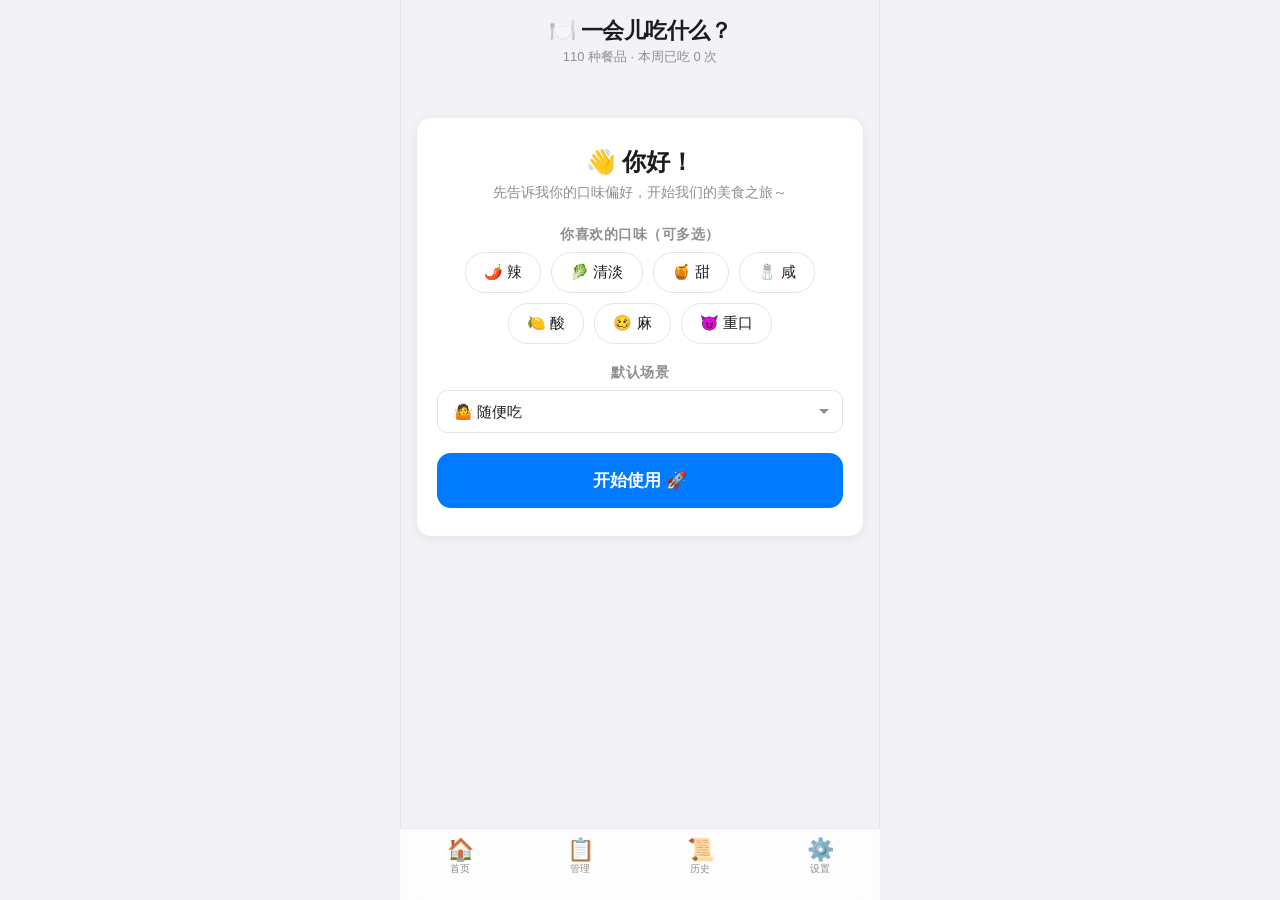
==== eat.html @ 11ff2f9a "第一版：一会儿吃什么？PWA" ====
<!DOCTYPE html>
<html lang="zh-CN" data-theme="light">
<head>
<meta charset="UTF-8">
<meta name="viewport" content="width=device-width,initial-scale=1,maximum-scale=1,user-scalable=no,viewport-fit=cover">
<meta name="apple-mobile-web-app-capable" content="yes">
<meta name="apple-mobile-web-app-status-bar-style" content="default">
<meta name="apple-mobile-web-app-title" content="吃什么">
<meta name="mobile-web-app-capable" content="yes">
<meta name="theme-color" content="#007aff">
<link rel="apple-touch-icon" href="data:image/svg+xml,%3Csvg xmlns='http://www.w3.org/2000/svg' viewBox='0 0 192 192'%3E%3Crect width='192' height='192' rx='32' fill='%23007aff'/%3E%3Ctext x='96' y='130' text-anchor='middle' font-size='100'%3E🍽️%3C/text%3E%3C/svg%3E">
<title>一会儿吃什么？</title>
<style>
:root {
  --bg: #f2f2f7;
  --card-bg: #ffffff;
  --text: #1c1c1e;
  --text-secondary: #8e8e93;
  --text-tertiary: #aeaeb2;
  --accent: #007aff;
  --accent-hover: #0056cc;
  --green: #34c759;
  --red: #ff3b30;
  --orange: #ff9500;
  --tab-bg: #ffffffcc;
  --border: #e5e5ea;
  --nav-height: 50px;
  --safe-bottom: 20px;
  --shadow: 0 2px 12px rgba(0,0,0,0.08);
  --radius: 14px;
  --radius-sm: 10px;
}

[data-theme="dark"] {
  --bg: #000000;
  --card-bg: #1c1c1e;
  --text: #f5f5f7;
  --text-secondary: #8e8e93;
  --text-tertiary: #636366;
  --accent: #0a84ff;
  --accent-hover: #409cff;
  --tab-bg: #1c1c1ee6;
  --border: #38383a;
  --shadow: 0 2px 12px rgba(0,0,0,0.3);
}

* {
  margin: 0;
  padding: 0;
  box-sizing: border-box;
  -webkit-tap-highlight-color: transparent;
}

html, body {
  font-family: -apple-system, BlinkMacSystemFont, 'SF Pro Display', 'SF Pro Text', 'Helvetica Neue', sans-serif;
  background: var(--bg);
  color: var(--text);
  height: 100%;
  overflow: hidden;
  user-select: none;
  -webkit-font-smoothing: antialiased;
}

.app-container {
  display: flex;
  flex-direction: column;
  height: 100%;
  max-width: 480px;
  margin: 0 auto;
  position: relative;
}

.header {
  padding: 16px 20px 12px;
  text-align: center;
  flex-shrink: 0;
}

.header h1 {
  font-size: 22px;
  font-weight: 700;
  letter-spacing: -0.5px;
}

.header-sub {
  font-size: 13px;
  color: var(--text-secondary);
  margin-top: 2px;
}

.content {
  flex: 1;
  overflow-y: auto;
  overflow-x: hidden;
  -webkit-overflow-scrolling: touch;
  padding: 0 16px 80px;
}

.page {
  display: none;
  animation: fadeIn 0.25s ease;
}

.page.active {
  display: block;
}

@keyframes fadeIn {
  from { opacity: 0; transform: translateY(6px); }
  to { opacity: 1; transform: translateY(0); }
}

.bottom-nav {
  position: fixed;
  bottom: 0;
  left: 0;
  right: 0;
  background: var(--tab-bg);
  backdrop-filter: blur(20px);
  -webkit-backdrop-filter: blur(20px);
  border-top: 0.5px solid var(--border);
  display: flex;
  justify-content: space-around;
  padding: 6px 0 var(--safe-bottom);
  z-index: 100;
  max-width: 480px;
  margin: 0 auto;
}

.tab-item {
  display: flex;
  flex-direction: column;
  align-items: center;
  gap: 1px;
  padding: 4px 12px;
  cursor: pointer;
  -webkit-tap-highlight-color: transparent;
  transition: opacity 0.15s;
  border: none;
  background: none;
  color: var(--text-secondary);
  font-size: 10px;
  font-family: inherit;
}

.tab-item .tab-icon {
  font-size: 22px;
  line-height: 1;
}

.tab-item.active {
  color: var(--accent);
}

.tab-item:active {
  opacity: 0.5;
}

.card {
  background: var(--card-bg);
  border-radius: var(--radius);
  padding: 20px;
  margin-bottom: 14px;
  box-shadow: var(--shadow);
}

.scene-selector {
  display: flex;
  gap: 8px;
  overflow-x: auto;
  padding: 4px 0 12px;
  -webkit-overflow-scrolling: touch;
  scrollbar-width: none;
}
.scene-selector::-webkit-scrollbar { display: none; }

.scene-chip {
  flex-shrink: 0;
  padding: 8px 16px;
  border-radius: 20px;
  background: var(--card-bg);
  border: 1px solid var(--border);
  font-size: 14px;
  cursor: pointer;
  transition: all 0.2s;
  white-space: nowrap;
  font-family: inherit;
  color: var(--text);
}

.scene-chip.active {
  background: var(--accent);
  color: white;
  border-color: var(--accent);
}

.scene-chip:active {
  transform: scale(0.95);
}

.decide-btn {
  display: block;
  width: 100%;
  padding: 22px;
  border-radius: var(--radius);
  background: var(--accent);
  color: white;
  border: none;
  font-size: 20px;
  font-weight: 600;
  cursor: pointer;
  transition: all 0.2s;
  font-family: inherit;
  margin-bottom: 16px;
}

.decide-btn:active {
  transform: scale(0.97);
  opacity: 0.9;
}

.decide-btn.thinking {
  opacity: 0.7;
  transform: scale(0.98);
}

.decide-btn:disabled {
  opacity: 0.6;
}

.home-stats {
  text-align: center;
  font-size: 13px;
  color: var(--text-secondary);
  margin-bottom: 12px;
}

.quick-categories {
  display: grid;
  grid-template-columns: repeat(4, 1fr);
  gap: 10px;
}

.quick-cat-btn {
  display: flex;
  flex-direction: column;
  align-items: center;
  gap: 4px;
  padding: 12px 4px;
  border-radius: var(--radius-sm);
  background: var(--card-bg);
  border: 1px solid var(--border);
  cursor: pointer;
  transition: all 0.2s;
  font-family: inherit;
  color: var(--text);
}

.quick-cat-btn:active {
  transform: scale(0.95);
  opacity: 0.8;
}

.quick-cat-btn .cat-emoji { font-size: 26px; }
.quick-cat-btn .cat-label { font-size: 12px; color: var(--text-secondary); }

#recommend-view { display: none; }

.recommend-card {
  background: var(--card-bg);
  border-radius: var(--radius);
  padding: 32px 20px;
  text-align: center;
  box-shadow: var(--shadow);
  margin-bottom: 16px;
}

.result-tip {
  font-size: 14px;
  color: var(--text-secondary);
  margin-bottom: 20px;
}

.result-emoji {
  font-size: 72px;
  display: block;
  margin-bottom: 12px;
  line-height: 1;
}

.result-name {
  font-size: 28px;
  font-weight: 700;
  margin-bottom: 8px;
}

.result-meta {
  display: flex;
  justify-content: center;
  gap: 12px;
  font-size: 14px;
  color: var(--text-secondary);
  margin-bottom: 16px;
}

.result-meta span {
  padding: 4px 12px;
  background: var(--bg);
  border-radius: 12px;
}

.result-tags {
  display: flex;
  justify-content: center;
  gap: 8px;
  flex-wrap: wrap;
}

.tag {
  padding: 4px 12px;
  border-radius: 12px;
  background: var(--bg);
  font-size: 13px;
  color: var(--text-secondary);
}

.result-scene {
  margin-top: 12px;
  font-size: 13px;
  color: var(--text-tertiary);
}

.recommend-actions {
  display: flex;
  gap: 12px;
}

.recommend-actions button {
  flex: 1;
  padding: 16px;
  border-radius: var(--radius);
  border: none;
  font-size: 16px;
  font-weight: 600;
  cursor: pointer;
  transition: all 0.15s;
  font-family: inherit;
}

.recommend-actions button:active {
  transform: scale(0.97);
}

.btn-accept { background: var(--green); color: white; }
.btn-retry { background: var(--card-bg); color: var(--text); border: 1px solid var(--border) !important; }

#recommend-animation {
  display: none;
  align-items: center;
  justify-content: center;
  min-height: 200px;
  background: var(--card-bg);
  border-radius: var(--radius);
  box-shadow: var(--shadow);
  margin-bottom: 16px;
}

.slot-item {
  text-align: center;
  animation: slotBounce 0.08s ease;
}

.slot-emoji { font-size: 64px; display: block; margin-bottom: 8px; }
.slot-name { font-size: 20px; font-weight: 600; }

@keyframes slotBounce {
  0% { transform: translateY(-4px); opacity: 0.7; }
  100% { transform: translateY(0); opacity: 1; }
}

.result-enter {
  animation: resultPop 0.4s cubic-bezier(0.175, 0.885, 0.32, 1.275);
}

@keyframes resultPop {
  0% { transform: scale(0.8); opacity: 0; }
  100% { transform: scale(1); opacity: 1; }
}

.onboarding-card {
  background: var(--card-bg);
  border-radius: var(--radius);
  padding: 28px 20px;
  box-shadow: var(--shadow);
  text-align: center;
  margin-top: 40px;
}

.onboarding-title { font-size: 24px; font-weight: 700; margin-bottom: 6px; }
.onboarding-sub { font-size: 14px; color: var(--text-secondary); margin-bottom: 24px; }

.taste-grid {
  display: flex;
  flex-wrap: wrap;
  gap: 10px;
  justify-content: center;
  margin-bottom: 20px;
}

.taste-btn {
  padding: 10px 18px;
  border-radius: 20px;
  border: 1.5px solid var(--border);
  background: var(--card-bg);
  font-size: 15px;
  cursor: pointer;
  transition: all 0.2s;
  font-family: inherit;
  color: var(--text);
}

.taste-btn.selected {
  background: var(--accent);
  color: white;
  border-color: var(--accent);
}

.taste-btn:active { transform: scale(0.95); }
.taste-btn.small { padding: 6px 12px; font-size: 13px; }

.onboarding-select {
  width: 100%;
  padding: 12px 16px;
  border-radius: var(--radius-sm);
  border: 1px solid var(--border);
  background: var(--card-bg);
  font-size: 15px;
  color: var(--text);
  font-family: inherit;
  margin-bottom: 20px;
  appearance: none;
  -webkit-appearance: none;
  background-image: url("data:image/svg+xml,%3Csvg xmlns='http://www.w3.org/2000/svg' width='12' height='12' viewBox='0 0 12 12'%3E%3Cpath fill='%238e8e93' d='M6 8L1 3h10z'/%3E%3C/svg%3E");
  background-repeat: no-repeat;
  background-position: right 12px center;
}

.btn-primary {
  display: block;
  width: 100%;
  padding: 16px;
  border-radius: var(--radius);
  background: var(--accent);
  color: white;
  border: none;
  font-size: 17px;
  font-weight: 600;
  cursor: pointer;
  font-family: inherit;
  transition: all 0.15s;
}

.btn-primary:active { transform: scale(0.97); opacity: 0.9; }

.manage-toolbar {
  display: flex;
  gap: 8px;
  margin-bottom: 12px;
  flex-wrap: wrap;
}

.manage-toolbar input {
  flex: 1;
  min-width: 120px;
  padding: 8px 12px;
  border-radius: var(--radius-sm);
  border: 1px solid var(--border);
  background: var(--card-bg);
  font-size: 14px;
  color: var(--text);
  font-family: inherit;
}

.manage-toolbar select {
  padding: 8px 12px;
  border-radius: var(--radius-sm);
  border: 1px solid var(--border);
  background: var(--card-bg);
  font-size: 14px;
  color: var(--text);
  font-family: inherit;
}

.manage-actions {
  display: flex;
  gap: 8px;
  flex-wrap: wrap;
  margin-bottom: 12px;
}

.btn-secondary {
  padding: 8px 16px;
  border-radius: var(--radius-sm);
  border: 1px solid var(--border);
  background: var(--card-bg);
  color: var(--text);
  font-size: 13px;
  cursor: pointer;
  font-family: inherit;
  transition: all 0.15s;
}

.btn-secondary:active { opacity: 0.7; transform: scale(0.97); }

.btn-danger {
  padding: 8px 16px;
  border-radius: var(--radius-sm);
  border: 1px solid var(--red);
  background: transparent;
  color: var(--red);
  font-size: 13px;
  cursor: pointer;
  font-family: inherit;
}

.manage-selection-bar {
  font-size: 12px;
  color: var(--text-secondary);
  margin-bottom: 8px;
  display: flex;
  justify-content: space-between;
  align-items: center;
}

.manage-list {
  display: flex;
  flex-direction: column;
  gap: 8px;
}

.manage-card {
  display: flex;
  align-items: center;
  justify-content: space-between;
  padding: 12px 14px;
  background: var(--card-bg);
  border-radius: var(--radius-sm);
  border: 1.5px solid transparent;
  box-shadow: var(--shadow);
  cursor: pointer;
  transition: all 0.15s;
}

.manage-card.selected { border-color: var(--accent); }
.manage-card:active { transform: scale(0.98); }
.manage-card-left { display: flex; align-items: center; gap: 10px; }
.manage-card-emoji { font-size: 28px; width: 36px; text-align: center; }
.manage-card-info { display: flex; flex-direction: column; gap: 1px; }
.manage-card-name { font-size: 15px; font-weight: 500; }
.manage-card-meta { font-size: 12px; color: var(--text-secondary); }
.manage-card-tags { display: flex; gap: 3px; margin-top: 2px; }
.mini-tag { font-size: 12px; }
.manage-card-actions { display: flex; gap: 4px; }

.btn-icon {
  width: 32px;
  height: 32px;
  border: none;
  background: transparent;
  font-size: 16px;
  cursor: pointer;
  border-radius: 8px;
  display: flex;
  align-items: center;
  justify-content: center;
  transition: all 0.15s;
}

.btn-icon:active { background: var(--border); }

.history-section { margin-bottom: 20px; }
.history-date { font-size: 14px; font-weight: 600; color: var(--text-secondary); margin-bottom: 8px; padding: 0 2px; }

.history-item {
  display: flex;
  align-items: center;
  gap: 12px;
  padding: 10px 12px;
  background: var(--card-bg);
  border-radius: var(--radius-sm);
  margin-bottom: 6px;
  box-shadow: var(--shadow);
}

.history-emoji { font-size: 24px; }
.history-info { display: flex; flex-direction: column; gap: 1px; }
.history-name { font-size: 15px; font-weight: 500; }
.history-meta { font-size: 12px; color: var(--text-secondary); }

.settings-group { margin-bottom: 20px; }
.settings-label { font-size: 14px; font-weight: 600; color: var(--text-secondary); margin-bottom: 10px; text-transform: uppercase; letter-spacing: 0.5px; }

.settings-row {
  display: flex;
  justify-content: space-between;
  align-items: center;
  padding: 14px 16px;
  background: var(--card-bg);
  border-radius: var(--radius-sm);
  margin-bottom: 6px;
  box-shadow: var(--shadow);
}

.settings-row-label { font-size: 15px; }
.settings-row-desc { font-size: 12px; color: var(--text-secondary); margin-top: 2px; }

.toggle { position: relative; width: 50px; height: 30px; cursor: pointer; }
.toggle input { opacity: 0; width: 0; height: 0; }

.toggle-slider {
  position: absolute;
  inset: 0;
  background: var(--text-tertiary);
  border-radius: 30px;
  transition: 0.3s;
}

.toggle-slider::before {
  content: '';
  position: absolute;
  height: 26px;
  width: 26px;
  left: 2px;
  bottom: 2px;
  background: white;
  border-radius: 50%;
  transition: 0.3s;
}

.toggle input:checked + .toggle-slider { background: var(--green); }
.toggle input:checked + .toggle-slider::before { transform: translateX(20px); }

.settings-select {
  padding: 8px 12px;
  border-radius: var(--radius-sm);
  border: 1px solid var(--border);
  background: var(--card-bg);
  color: var(--text);
  font-size: 14px;
  font-family: inherit;
  width: 100%;
}

.settings-actions { display: flex; flex-direction: column; gap: 8px; margin-top: 16px; }

.modal-overlay {
  display: none;
  position: fixed;
  inset: 0;
  background: rgba(0,0,0,0.4);
  z-index: 200;
  justify-content: center;
  align-items: flex-end;
  backdrop-filter: blur(4px);
}

.modal-overlay.active { display: flex; }

.modal-content {
  background: var(--card-bg);
  border-radius: var(--radius) var(--radius) 0 0;
  width: 100%;
  max-width: 480px;
  max-height: 85vh;
  overflow-y: auto;
  padding: 20px;
  animation: slideUp 0.3s ease;
}

@keyframes slideUp {
  from { transform: translateY(100%); }
  to { transform: translateY(0); }
}

.modal-header {
  display: flex;
  justify-content: space-between;
  align-items: center;
  margin-bottom: 20px;
}

.modal-title { font-size: 18px; font-weight: 700; }

.modal-close {
  width: 32px;
  height: 32px;
  border: none;
  background: var(--bg);
  border-radius: 50%;
  font-size: 18px;
  cursor: pointer;
  color: var(--text-secondary);
}

.form-group { margin-bottom: 14px; }
.form-label { display: block; font-size: 13px; color: var(--text-secondary); margin-bottom: 4px; font-weight: 500; }

.form-input {
  width: 100%;
  padding: 10px 12px;
  border-radius: var(--radius-sm);
  border: 1px solid var(--border);
  background: var(--bg);
  font-size: 15px;
  color: var(--text);
  font-family: inherit;
}

.form-input:focus { outline: none; border-color: var(--accent); }
.form-row { display: flex; gap: 10px; }
.form-row .form-group { flex: 1; }

.modal-actions {
  display: flex;
  gap: 10px;
  margin-top: 20px;
}

.modal-actions button {
  flex: 1;
  padding: 12px;
  border-radius: var(--radius-sm);
  border: none;
  font-size: 15px;
  font-weight: 600;
  cursor: pointer;
  font-family: inherit;
  transition: all 0.15s;
}

.modal-actions button:active { transform: scale(0.97); }
.btn-modal-cancel { background: var(--bg); color: var(--text); }
.btn-modal-save { background: var(--accent); color: white; }

.batch-modal-overlay {
  display: none;
  position: fixed;
  inset: 0;
  background: rgba(0,0,0,0.4);
  z-index: 200;
  justify-content: center;
  align-items: flex-end;
}

.batch-modal-overlay.active { display: flex; }

.batch-content {
  background: var(--card-bg);
  border-radius: var(--radius) var(--radius) 0 0;
  width: 100%;
  max-width: 480px;
  max-height: 80vh;
  overflow-y: auto;
  padding: 20px;
  animation: slideUp 0.3s ease;
}

.batch-actions {
  display: flex;
  gap: 10px;
  margin-top: 16px;
}

.batch-actions button {
  flex: 1;
  padding: 12px;
  border-radius: var(--radius-sm);
  border: none;
  font-size: 15px;
  font-weight: 600;
  cursor: pointer;
  font-family: inherit;
}

.toast {
  position: fixed;
  bottom: 100px;
  left: 50%;
  transform: translateX(-50%);
  background: var(--text);
  color: var(--bg);
  padding: 10px 24px;
  border-radius: 20px;
  font-size: 14px;
  font-weight: 500;
  opacity: 0;
  transition: all 0.3s;
  pointer-events: none;
  z-index: 300;
  white-space: nowrap;
}

.toast.show {
  opacity: 1;
  transform: translateX(-50%) translateY(-8px);
}

.empty-state {
  text-align: center;
  padding: 40px 20px;
  color: var(--text-secondary);
  font-size: 15px;
}

.tag-select {
  display: flex;
  flex-wrap: wrap;
  gap: 8px;
  margin-bottom: 10px;
}

.radio-group {
  display: flex;
  gap: 10px;
}

.radio-group label {
  padding: 8px 16px;
  border-radius: 20px;
  border: 1px solid var(--border);
  background: var(--card-bg);
  font-size: 14px;
  cursor: pointer;
  transition: all 0.2s;
}

.radio-group input[type="radio"] { display: none; }
.radio-group input[type="radio"]:checked + label { background: var(--accent); color: white; border-color: var(--accent); }

@media (prefers-reduced-motion: reduce) {
  * { animation-duration: 0.01ms !important; }
}

@media (min-width: 481px) {
  .app-container { border-left: 0.5px solid var(--border); border-right: 0.5px solid var(--border); }
}

</style>
</head>
<body>

<div class="app-container">
  <!-- Header -->
  <div class="header">
    <h1>🍽️ 一会儿吃什么？</h1>
    <div class="header-sub" id="home-stats">加载中...</div>
  </div>

  <!-- Content -->
  <div class="content">

    <!-- ====== Home Page ====== -->
    <div class="page active" id="page-home">
      <div id="home-content">
        <div class="scene-selector" id="scene-selector">
          <button class="scene-chip active" data-scene="随便吃">🤷 随便吃</button>
          <button class="scene-chip" data-scene="想吃爽一点">😋 想吃爽</button>
          <button class="scene-chip" data-scene="健康模式">🥗 健康</button>
          <button class="scene-chip" data-scene="省钱模式">💰 省钱</button>
          <button class="scene-chip" data-scene="很累模式">😴 很累</button>
          <button class="scene-chip" data-scene="聚餐模式">👥 聚餐</button>
        </div>

        <button class="decide-btn" id="btn-decide">🎲 帮我决定</button>
        <div class="home-stats" id="home-stats-extra"></div>

        <div class="quick-categories">
          <button class="quick-cat-btn" data-cat="中餐"><span class="cat-emoji">🥟</span><span class="cat-label">中餐</span></button>
          <button class="quick-cat-btn" data-cat="火锅"><span class="cat-emoji">🫕</span><span class="cat-label">火锅</span></button>
          <button class="quick-cat-btn" data-cat="快餐"><span class="cat-emoji">🍔</span><span class="cat-label">快餐</span></button>
          <button class="quick-cat-btn" data-cat="面食"><span class="cat-emoji">🍜</span><span class="cat-label">面食</span></button>
          <button class="quick-cat-btn" data-cat="日料"><span class="cat-emoji">🍣</span><span class="cat-label">日料</span></button>
          <button class="quick-cat-btn" data-cat="韩餐"><span class="cat-emoji">🥩</span><span class="cat-label">韩餐</span></button>
          <button class="quick-cat-btn" data-cat="简餐"><span class="cat-emoji">🥗</span><span class="cat-label">简餐</span></button>
        </div>
      </div>

      <div id="recommend-view">
        <div id="recommend-animation">
          <div class="slot-item">
            <span class="slot-emoji">🤔</span>
            <span class="slot-name">思考中...</span>
          </div>
        </div>
        <div id="recommend-result" style="display:none">
          <div class="recommend-card">
            <div class="result-tip" id="result-tip"></div>
            <span class="result-emoji" id="result-emoji">🍽️</span>
            <div class="result-name" id="result-name">加载中</div>
            <div class="result-meta">
              <span id="result-category">分类</span>
              <span id="result-taste">口味</span>
            </div>
            <div class="result-tags" id="result-tags"></div>
            <div class="result-scene" id="result-scene"></div>
          </div>
          <div class="recommend-actions">
            <button class="btn-accept" id="btn-accept">✅ 就吃这个</button>
            <button class="btn-retry" id="btn-retry">🔄 换一个</button>
          </div>
        </div>
      </div>
    </div>

    <!-- ====== Onboarding Page ====== -->
    <div class="page" id="page-onboarding">
      <div class="onboarding-card">
        <div class="onboarding-title">👋 你好！</div>
        <div class="onboarding-sub">先告诉我你的口味偏好，开始我们的美食之旅～</div>
        <div class="settings-label" style="margin-bottom:8px;text-transform:none">你喜欢的口味（可多选）</div>
        <div class="taste-grid" id="onboarding-tastes"></div>
        <div class="settings-label" style="margin-bottom:8px;text-transform:none;margin-top:8px">默认场景</div>
        <select class="onboarding-select" id="onboarding-scene">
          <option value="随便吃">🤷 随便吃</option>
          <option value="想吃爽一点">😋 想吃爽一点</option>
          <option value="健康模式">🥗 健康模式</option>
          <option value="省钱模式">💰 省钱模式</option>
          <option value="很累模式">😴 很累模式</option>
          <option value="聚餐模式">👥 聚餐模式</option>
        </select>
        <button class="btn-primary" id="btn-onboarding-done">开始使用 🚀</button>
      </div>
    </div>

    <!-- ====== Manage Page ====== -->
    <div class="page" id="page-manage">
      <div class="manage-toolbar">
        <input type="text" id="manage-search" placeholder="🔍 搜索餐品..." autocomplete="off">
        <select id="manage-category-filter"><option value="all">全部分类</option></select>
      </div>
      <div class="manage-actions">
        <button class="btn-secondary" id="btn-add-food">➕ 新增</button>
        <button class="btn-secondary" id="btn-batch-tags">🏷️ 批量标签</button>
        <button class="btn-secondary" id="btn-manage-export">📤 导出选中</button>
      </div>
      <div class="manage-selection-bar">
        <span>已选 <strong id="manage-selected-count">0</strong> 项</span>
      </div>
      <div class="manage-list" id="manage-list"></div>
    </div>

    <!-- ====== History Page ====== -->
    <div class="page" id="page-history">
      <div id="history-list"></div>
    </div>

    <!-- ====== Settings Page ====== -->
    <div class="page" id="page-settings">
      <div class="settings-group">
        <div class="settings-label">口味偏好</div>
        <div class="card">
          <div class="taste-grid" id="settings-tastes"></div>
          <div style="margin-top:12px">
            <label class="settings-label" style="text-transform:none;margin-bottom:4px">默认场景</label>
            <select class="settings-select" id="settings-scene">
              <option value="随便吃">🤷 随便吃</option>
              <option value="想吃爽一点">😋 想吃爽一点</option>
              <option value="健康模式">🥗 健康模式</option>
              <option value="省钱模式">💰 省钱模式</option>
              <option value="很累模式">😴 很累模式</option>
              <option value="聚餐模式">👥 聚餐模式</option>
            </select>
          </div>
          <button class="btn-primary" id="btn-save-prefs" style="margin-top:12px">保存偏好</button>
        </div>
      </div>

      <div class="settings-group">
        <div class="settings-label">显示</div>
        <div class="settings-row">
          <div>
            <div class="settings-row-label">深色模式</div>
            <div class="settings-row-desc">切换深色/浅色主题</div>
          </div>
          <label class="toggle">
            <input type="checkbox" id="dark-mode-toggle">
            <span class="toggle-slider"></span>
          </label>
        </div>
      </div>

      <div class="settings-group">
        <div class="settings-label">提示语风格</div>
        <div class="card">
          <div class="radio-group">
            <input type="radio" name="tipMode" id="tip-gentle" value="gentle">
            <label for="tip-gentle">🌸 温柔</label>
            <input type="radio" name="tipMode" id="tip-funny" value="funny">
            <label for="tip-funny">😂 搞笑</label>
            <input type="radio" name="tipMode" id="tip-mean" value="mean">
            <label for="tip-mean">😈 毒舌</label>
          </div>
        </div>
      </div>

      <div class="settings-group">
        <div class="settings-label">数据管理</div>
        <div class="settings-actions">
          <button class="btn-secondary" id="btn-clear-history">🗑️ 清空历史记录</button>
          <button class="btn-secondary" id="btn-export-data">📤 导出全部数据</button>
          <button class="btn-secondary" id="btn-import-data">📥 导入数据</button>
          <input type="file" id="import-file" accept=".json" style="display:none">
          <button class="btn-danger" id="btn-reset-data">⚠️ 重置所有数据</button>
        </div>
      </div>
    </div>

  </div>

  <nav class="bottom-nav">
    <button class="tab-item active" data-page="home"><span class="tab-icon">🏠</span>首页</button>
    <button class="tab-item" data-page="manage"><span class="tab-icon">📋</span>管理</button>
    <button class="tab-item" data-page="history"><span class="tab-icon">📜</span>历史</button>
    <button class="tab-item" data-page="settings"><span class="tab-icon">⚙️</span>设置</button>
  </nav>
</div>

<!-- Modals -->
<div class="modal-overlay" id="modal-overlay">
  <div class="modal-content">
    <div class="modal-header">
      <div class="modal-title" id="modal-title">新增餐品</div>
      <button class="modal-close" id="btn-modal-close">✕</button>
    </div>
    <div class="form-row">
      <div class="form-group" style="flex:3">
        <label class="form-label">名称</label>
        <input class="form-input" id="food-name" placeholder="如：宫保鸡丁" autocomplete="off">
      </div>
      <div class="form-group" style="flex:1">
        <label class="form-label">Emoji</label>
        <input class="form-input" id="food-emoji" placeholder="🍗" autocomplete="off">
      </div>
    </div>
    <div class="form-row">
      <div class="form-group">
        <label class="form-label">分类</label>
        <select class="form-input" id="food-category">
          <option>中餐</option><option>火锅</option><option>快餐</option>
          <option>面食</option><option>日料</option><option>韩餐</option><option>简餐</option>
        </select>
      </div>
      <div class="form-group">
        <label class="form-label">口味</label>
        <select class="form-input" id="food-taste">
          <option>清淡</option><option>辣</option><option>麻辣</option>
          <option>酸甜</option><option>酸辣</option><option>甜辣</option>
          <option>咸</option><option>酸</option><option>甜</option><option>甜咸</option><option>清甜</option>
        </select>
      </div>
    </div>
    <div class="form-row">
      <div class="form-group">
        <label class="form-label">场景</label>
        <select class="form-input" id="food-scene">
          <option>随便吃</option><option>想吃爽一点</option><option>健康模式</option>
          <option>省钱模式</option><option>很累模式</option><option>聚餐模式</option>
        </select>
      </div>
      <div class="form-group">
        <label class="form-label">餐时</label>
        <select class="form-input" id="food-mealtime">
          <option>早餐</option><option>午餐</option><option>下午茶</option><option>晚餐</option>
        </select>
      </div>
    </div>
    <div class="form-row">
      <div class="form-group">
        <label class="form-label">价格等级</label>
        <select class="form-input" id="food-price">
          <option value="1">💰 便宜</option>
          <option value="2">💰💰 中等</option>
          <option value="3">💰💰💰 较贵</option>
        </select>
      </div>
      <div class="form-group">
        <label class="form-label">权重 (1-10)</label>
        <input class="form-input" id="food-weight" type="number" min="1" max="10" value="8">
      </div>
    </div>
    <div class="form-group">
      <label class="form-label">标签（可多选）</label>
      <div class="tag-select" id="food-tags"></div>
    </div>
    <div class="modal-actions">
      <button class="btn-modal-cancel" id="btn-modal-cancel">取消</button>
      <button class="btn-modal-save" id="btn-modal-save">保存</button>
    </div>
  </div>
</div>

<div class="batch-modal-overlay" id="batch-modal-overlay">
  <div class="batch-content">
    <div class="modal-header">
      <div class="modal-title">批量修改标签</div>
      <button class="modal-close" onclick="this.closest('.batch-modal-overlay').classList.remove('active')">✕</button>
    </div>
    <div class="form-group">
      <label class="form-label">操作</label>
      <select class="form-input" id="batch-action">
        <option value="add">添加标签</option>
        <option value="remove">移除标签</option>
        <option value="replace">替换为选中标签</option>
      </select>
    </div>
    <div class="form-group">
      <label class="form-label">选择标签</label>
      <div class="tag-select" id="batch-tag-list"></div>
    </div>
    <div class="batch-actions">
      <button class="btn-modal-cancel" id="btn-batch-cancel">取消</button>
      <button class="btn-modal-save" id="btn-batch-save">应用</button>
    </div>
  </div>
</div>

<div class="toast" id="toast"></div>

<script>
// ====== 餐品数据（110种） ======
var FOODS_DATA = [
  {"id":"f001","name":"宫保鸡丁","category":"中餐","tags":["spicy","meat","rice"],"taste":"辣","scene":"随便吃","mealTime":"午餐","priceLevel":1,"emoji":"🍗","weight":10},
  {"id":"f002","name":"麻婆豆腐","category":"中餐","tags":["spicy","numb","rice"],"taste":"麻辣","scene":"随便吃","mealTime":"午餐","priceLevel":1,"emoji":"🫘","weight":9},
  {"id":"f003","name":"鱼香肉丝","category":"中餐","tags":["sweet","sour","rice"],"taste":"酸甜","scene":"随便吃","mealTime":"午餐","priceLevel":1,"emoji":"🥓","weight":9},
  {"id":"f004","name":"水煮鱼","category":"中餐","tags":["spicy","numb","seafood","rice"],"taste":"麻辣","scene":"想吃爽一点","mealTime":"晚餐","priceLevel":2,"emoji":"🐟","weight":8},
  {"id":"f005","name":"回锅肉","category":"中餐","tags":["spicy","meat","rice"],"taste":"辣","scene":"想吃爽一点","mealTime":"午餐","priceLevel":1,"emoji":"🥩","weight":9},
  {"id":"f006","name":"番茄炒蛋","category":"中餐","tags":["sweet","light","rice"],"taste":"酸甜","scene":"随便吃","mealTime":"午餐","priceLevel":1,"emoji":"🍅","weight":10},
  {"id":"f007","name":"红烧排骨","category":"中餐","tags":["salty","meat","rice"],"taste":"咸","scene":"随便吃","mealTime":"午餐","priceLevel":2,"emoji":"🍖","weight":8},
  {"id":"f008","name":"糖醋里脊","category":"中餐","tags":["sweet","sour","meat","rice"],"taste":"酸甜","scene":"想吃爽一点","mealTime":"午餐","priceLevel":2,"emoji":"🥩","weight":8},
  {"id":"f009","name":"干锅牛蛙","category":"中餐","tags":["spicy","meat","heavy"],"taste":"辣","scene":"想吃爽一点","mealTime":"晚餐","priceLevel":2,"emoji":"🐸","weight":7},
  {"id":"f010","name":"清蒸鲈鱼","category":"中餐","tags":["light","seafood","rice","healthy"],"taste":"清淡","scene":"健康模式","mealTime":"晚餐","priceLevel":2,"emoji":"🐟","weight":8},
  {"id":"f011","name":"东坡肉","category":"中餐","tags":["salty","meat","rice","heavy"],"taste":"咸","scene":"想吃爽一点","mealTime":"午餐","priceLevel":2,"emoji":"🥩","weight":7},
  {"id":"f012","name":"酸菜鱼","category":"中餐","tags":["sour","spicy","seafood","soup"],"taste":"酸辣","scene":"想吃爽一点","mealTime":"晚餐","priceLevel":2,"emoji":"🐟","weight":9},
  {"id":"f013","name":"宫保虾球","category":"中餐","tags":["spicy","seafood","rice"],"taste":"辣","scene":"随便吃","mealTime":"午餐","priceLevel":2,"emoji":"🦐","weight":7},
  {"id":"f014","name":"小炒肉","category":"中餐","tags":["spicy","meat","rice"],"taste":"辣","scene":"随便吃","mealTime":"午餐","priceLevel":1,"emoji":"🥓","weight":9},
  {"id":"f015","name":"地三鲜","category":"中餐","tags":["light","veggie","rice"],"taste":"清淡","scene":"健康模式","mealTime":"午餐","priceLevel":1,"emoji":"🍆","weight":8},
  {"id":"f016","name":"青椒肉丝","category":"中餐","tags":["salty","meat","rice"],"taste":"咸","scene":"随便吃","mealTime":"午餐","priceLevel":1,"emoji":"🌶️","weight":9},
  {"id":"f017","name":"醋溜土豆丝","category":"中餐","tags":["sour","veggie","rice"],"taste":"酸","scene":"随便吃","mealTime":"午餐","priceLevel":1,"emoji":"🥔","weight":9},
  {"id":"f018","name":"红烧肉","category":"中餐","tags":["salty","meat","rice","heavy"],"taste":"咸","scene":"想吃爽一点","mealTime":"午餐","priceLevel":2,"emoji":"🥩","weight":8},
  {"id":"f019","name":"蒜蓉西兰花","category":"中餐","tags":["light","veggie","healthy"],"taste":"清淡","scene":"健康模式","mealTime":"晚餐","priceLevel":1,"emoji":"🥦","weight":7},
  {"id":"f020","name":"葱爆羊肉","category":"中餐","tags":["salty","meat","rice"],"taste":"咸","scene":"随便吃","mealTime":"晚餐","priceLevel":2,"emoji":"🐑","weight":7},
  {"id":"f021","name":"辣子鸡","category":"中餐","tags":["spicy","meat","heavy"],"taste":"辣","scene":"想吃爽一点","mealTime":"晚餐","priceLevel":2,"emoji":"🐔","weight":8},
  {"id":"f022","name":"蛋炒饭","category":"中餐","tags":["salty","rice","fast"],"taste":"咸","scene":"省钱模式","mealTime":"午餐","priceLevel":1,"emoji":"🍚","weight":10},
  {"id":"f023","name":"扬州炒饭","category":"中餐","tags":["salty","rice"],"taste":"咸","scene":"随便吃","mealTime":"午餐","priceLevel":1,"emoji":"🍚","weight":9},
  {"id":"f024","name":"皮蛋瘦肉粥","category":"中餐","tags":["salty","rice","soup","comfort"],"taste":"咸","scene":"很累模式","mealTime":"早餐","priceLevel":1,"emoji":"🥣","weight":9},
  {"id":"f025","name":"白切鸡","category":"中餐","tags":["light","meat","rice"],"taste":"清淡","scene":"健康模式","mealTime":"午餐","priceLevel":2,"emoji":"🐔","weight":7},
  {"id":"f026","name":"北京烤鸭","category":"中餐","tags":["salty","meat","expensive"],"taste":"咸","scene":"聚餐模式","mealTime":"晚餐","priceLevel":3,"emoji":"🦆","weight":6},
  {"id":"f027","name":"饺子","category":"中餐","tags":["salty","meat","soup"],"taste":"咸","scene":"随便吃","mealTime":"午餐","priceLevel":1,"emoji":"🥟","weight":10},
  {"id":"f028","name":"馄饨","category":"中餐","tags":["salty","meat","soup","comfort"],"taste":"咸","scene":"很累模式","mealTime":"晚餐","priceLevel":1,"emoji":"🥟","weight":9},
  {"id":"f029","name":"小笼包","category":"中餐","tags":["salty","meat","soup"],"taste":"咸","scene":"随便吃","mealTime":"早餐","priceLevel":1,"emoji":"🥟","weight":9},
  {"id":"f030","name":"红烧牛腩","category":"中餐","tags":["salty","meat","rice"],"taste":"咸","scene":"随便吃","mealTime":"午餐","priceLevel":2,"emoji":"🐂","weight":8},
  {"id":"f031","name":"麻辣火锅","category":"火锅","tags":["spicy","numb","hotpot","heavy"],"taste":"麻辣","scene":"想吃爽一点","mealTime":"晚餐","priceLevel":2,"emoji":"🫕","weight":8},
  {"id":"f032","name":"清汤火锅","category":"火锅","tags":["light","hotpot","soup"],"taste":"清淡","scene":"健康模式","mealTime":"晚餐","priceLevel":2,"emoji":"🥘","weight":7},
  {"id":"f033","name":"番茄火锅","category":"火锅","tags":["sweet","sour","hotpot","soup"],"taste":"酸甜","scene":"随便吃","mealTime":"晚餐","priceLevel":2,"emoji":"🍅","weight":8},
  {"id":"f034","name":"重庆老火锅","category":"火锅","tags":["spicy","numb","hotpot","heavy"],"taste":"麻辣","scene":"想吃爽一点","mealTime":"晚餐","priceLevel":2,"emoji":"🔥","weight":8},
  {"id":"f035","name":"潮汕牛肉火锅","category":"火锅","tags":["light","meat","hotpot","soup"],"taste":"清淡","scene":"聚餐模式","mealTime":"晚餐","priceLevel":2,"emoji":"🐂","weight":8},
  {"id":"f036","name":"海底捞","category":"火锅","tags":["spicy","hotpot","soup"],"taste":"辣","scene":"聚餐模式","mealTime":"晚餐","priceLevel":3,"emoji":"🫕","weight":7},
  {"id":"f037","name":"菌菇火锅","category":"火锅","tags":["light","veggie","hotpot","healthy","soup"],"taste":"清淡","scene":"健康模式","mealTime":"晚餐","priceLevel":2,"emoji":"🍄","weight":7},
  {"id":"f038","name":"鱼火锅","category":"火锅","tags":["spicy","seafood","hotpot","soup"],"taste":"辣","scene":"随便吃","mealTime":"晚餐","priceLevel":2,"emoji":"🐟","weight":7},
  {"id":"f039","name":"寿喜烧","category":"火锅","tags":["sweet","salty","meat","hotpot"],"taste":"甜咸","scene":"随便吃","mealTime":"晚餐","priceLevel":2,"emoji":"🍲","weight":7},
  {"id":"f040","name":"椰子鸡火锅","category":"火锅","tags":["sweet","light","meat","hotpot","healthy","soup"],"taste":"清甜","scene":"健康模式","mealTime":"晚餐","priceLevel":2,"emoji":"🥥","weight":7},
  {"id":"f041","name":"麦当劳","category":"快餐","tags":["salty","meat","fried","fast"],"taste":"咸","scene":"省钱模式","mealTime":"午餐","priceLevel":1,"emoji":"🍔","weight":8},
  {"id":"f042","name":"肯德基","category":"快餐","tags":["salty","meat","fried","fast"],"taste":"咸","scene":"省钱模式","mealTime":"午餐","priceLevel":1,"emoji":"🍗","weight":8},
  {"id":"f043","name":"汉堡王","category":"快餐","tags":["salty","meat","fried","fast"],"taste":"咸","scene":"省钱模式","mealTime":"午餐","priceLevel":1,"emoji":"🍔","weight":7},
  {"id":"f044","name":"Subway","category":"快餐","tags":["light","veggie","fast","healthy"],"taste":"清淡","scene":"健康模式","mealTime":"午餐","priceLevel":1,"emoji":"🥪","weight":7},
  {"id":"f045","name":"沙县小吃","category":"快餐","tags":["salty","fast","cheap"],"taste":"咸","scene":"省钱模式","mealTime":"午餐","priceLevel":1,"emoji":"🥟","weight":10},
  {"id":"f046","name":"兰州拉面","category":"快餐","tags":["salty","meat","soup","noodle","fast"],"taste":"咸","scene":"省钱模式","mealTime":"午餐","priceLevel":1,"emoji":"🍜","weight":10},
  {"id":"f047","name":"黄焖鸡米饭","category":"快餐","tags":["salty","meat","rice","fast"],"taste":"咸","scene":"随便吃","mealTime":"午餐","priceLevel":1,"emoji":"🍗","weight":9},
  {"id":"f048","name":"煲仔饭","category":"快餐","tags":["salty","meat","rice"],"taste":"咸","scene":"随便吃","mealTime":"午餐","priceLevel":1,"emoji":"🍚","weight":8},
  {"id":"f049","name":"麻辣烫","category":"快餐","tags":["spicy","veggie","soup","fast"],"taste":"辣","scene":"随便吃","mealTime":"午餐","priceLevel":1,"emoji":"🥘","weight":10},
  {"id":"f050","name":"螺蛳粉","category":"快餐","tags":["sour","spicy","noodle","soup","heavy"],"taste":"酸辣","scene":"想吃爽一点","mealTime":"午餐","priceLevel":1,"emoji":"🍜","weight":8},
  {"id":"f051","name":"凉皮","category":"快餐","tags":["sour","spicy","cold","fast","cheap"],"taste":"酸辣","scene":"省钱模式","mealTime":"午餐","priceLevel":1,"emoji":"🥟","weight":8},
  {"id":"f052","name":"肉夹馍","category":"快餐","tags":["salty","meat","fast","cheap"],"taste":"咸","scene":"省钱模式","mealTime":"午餐","priceLevel":1,"emoji":"🥙","weight":9},
  {"id":"f053","name":"煎饼果子","category":"快餐","tags":["salty","fast","cheap"],"taste":"咸","scene":"省钱模式","mealTime":"早餐","priceLevel":1,"emoji":"🥞","weight":9},
  {"id":"f054","name":"酸辣粉","category":"快餐","tags":["sour","spicy","noodle","soup","fast"],"taste":"酸辣","scene":"随便吃","mealTime":"午餐","priceLevel":1,"emoji":"🍜","weight":9},
  {"id":"f055","name":"手抓饼","category":"快餐","tags":["salty","fast","cheap"],"taste":"咸","scene":"省钱模式","mealTime":"早餐","priceLevel":1,"emoji":"🫓","weight":8},
  {"id":"f056","name":"红烧牛肉面","category":"面食","tags":["salty","meat","noodle","soup"],"taste":"咸","scene":"随便吃","mealTime":"午餐","priceLevel":1,"emoji":"🍜","weight":9},
  {"id":"f057","name":"炸酱面","category":"面食","tags":["salty","meat","noodle"],"taste":"咸","scene":"随便吃","mealTime":"午餐","priceLevel":1,"emoji":"🍝","weight":8},
  {"id":"f058","name":"担担面","category":"面食","tags":["spicy","meat","noodle","heavy"],"taste":"辣","scene":"想吃爽一点","mealTime":"午餐","priceLevel":1,"emoji":"🍜","weight":8},
  {"id":"f059","name":"热干面","category":"面食","tags":["salty","noodle","fast"],"taste":"咸","scene":"随便吃","mealTime":"早餐","priceLevel":1,"emoji":"🍜","weight":8},
  {"id":"f060","name":"葱油拌面","category":"面食","tags":["salty","noodle","fast"],"taste":"咸","scene":"随便吃","mealTime":"午餐","priceLevel":1,"emoji":"🍝","weight":8},
  {"id":"f061","name":"油泼面","category":"面食","tags":["spicy","noodle","heavy"],"taste":"辣","scene":"想吃爽一点","mealTime":"午餐","priceLevel":1,"emoji":"🍜","weight":7},
  {"id":"f062","name":"阳春面","category":"面食","tags":["light","noodle","soup","comfort"],"taste":"清淡","scene":"很累模式","mealTime":"晚餐","priceLevel":1,"emoji":"🍜","weight":8},
  {"id":"f063","name":"刀削面","category":"面食","tags":["salty","meat","noodle","soup"],"taste":"咸","scene":"随便吃","mealTime":"午餐","priceLevel":1,"emoji":"🍜","weight":8},
  {"id":"f064","name":"乌冬面","category":"面食","tags":["light","noodle","soup","comfort"],"taste":"清淡","scene":"很累模式","mealTime":"午餐","priceLevel":1,"emoji":"🍜","weight":7},
  {"id":"f065","name":"意面","category":"面食","tags":["salty","meat","noodle"],"taste":"咸","scene":"随便吃","mealTime":"午餐","priceLevel":1,"emoji":"🍝","weight":7},
  {"id":"f066","name":"寿司","category":"日料","tags":["light","seafood","healthy"],"taste":"清淡","scene":"健康模式","mealTime":"午餐","priceLevel":2,"emoji":"🍣","weight":8},
  {"id":"f067","name":"刺身","category":"日料","tags":["light","seafood","healthy"],"taste":"清淡","scene":"健康模式","mealTime":"晚餐","priceLevel":3,"emoji":"🍣","weight":7},
  {"id":"f068","name":"拉面","category":"日料","tags":["salty","meat","noodle","soup","comfort"],"taste":"咸","scene":"很累模式","mealTime":"午餐","priceLevel":1,"emoji":"🍜","weight":9},
  {"id":"f069","name":"鳗鱼饭","category":"日料","tags":["sweet","salty","seafood","rice"],"taste":"甜咸","scene":"随便吃","mealTime":"午餐","priceLevel":2,"emoji":"🍱","weight":7},
  {"id":"f070","name":"天妇罗","category":"日料","tags":["light","seafood","fried"],"taste":"清淡","scene":"随便吃","mealTime":"午餐","priceLevel":2,"emoji":"🍤","weight":7},
  {"id":"f071","name":"日式咖喱饭","category":"日料","tags":["salty","rice","comfort"],"taste":"咸","scene":"很累模式","mealTime":"午餐","priceLevel":1,"emoji":"🍛","weight":8},
  {"id":"f072","name":"味增汤","category":"日料","tags":["salty","soup","light","healthy"],"taste":"咸","scene":"健康模式","mealTime":"晚餐","priceLevel":1,"emoji":"🍲","weight":7},
  {"id":"f073","name":"牛丼","category":"日料","tags":["sweet","salty","meat","rice","fast"],"taste":"甜咸","scene":"随便吃","mealTime":"午餐","priceLevel":1,"emoji":"🍚","weight":9},
  {"id":"f074","name":"日式定食","category":"日料","tags":["light","rice","healthy"],"taste":"清淡","scene":"健康模式","mealTime":"午餐","priceLevel":2,"emoji":"🍱","weight":7},
  {"id":"f075","name":"章鱼小丸子","category":"日料","tags":["salty","seafood","fried","fast"],"taste":"咸","scene":"随便吃","mealTime":"下午茶","priceLevel":1,"emoji":"🐙","weight":7},
  {"id":"f076","name":"韩式烤肉","category":"韩餐","tags":["salty","meat","bbq"],"taste":"咸","scene":"聚餐模式","mealTime":"晚餐","priceLevel":2,"emoji":"🥩","weight":8},
  {"id":"f077","name":"石锅拌饭","category":"韩餐","tags":["spicy","rice","veggie"],"taste":"辣","scene":"随便吃","mealTime":"午餐","priceLevel":1,"emoji":"🍚","weight":8},
  {"id":"f078","name":"韩式炸鸡","category":"韩餐","tags":["sweet","spicy","meat","fried"],"taste":"甜辣","scene":"想吃爽一点","mealTime":"晚餐","priceLevel":1,"emoji":"🍗","weight":8},
  {"id":"f079","name":"部队锅","category":"韩餐","tags":["spicy","meat","soup","heavy"],"taste":"辣","scene":"想吃爽一点","mealTime":"晚餐","priceLevel":2,"emoji":"🥘","weight":7},
  {"id":"f080","name":"泡菜汤","category":"韩餐","tags":["spicy","sour","soup","rice"],"taste":"酸辣","scene":"随便吃","mealTime":"午餐","priceLevel":1,"emoji":"🥣","weight":8},
  {"id":"f081","name":"韩式拌面","category":"韩餐","tags":["spicy","sweet","noodle","cold"],"taste":"甜辣","scene":"随便吃","mealTime":"午餐","priceLevel":1,"emoji":"🍝","weight":7},
  {"id":"f082","name":"紫菜包饭","category":"韩餐","tags":["light","rice","fast"],"taste":"清淡","scene":"省钱模式","mealTime":"午餐","priceLevel":1,"emoji":"🍙","weight":9},
  {"id":"f083","name":"参鸡汤","category":"韩餐","tags":["light","meat","soup","healthy","comfort"],"taste":"清淡","scene":"很累模式","mealTime":"晚餐","priceLevel":2,"emoji":"🐔","weight":7},
  {"id":"f084","name":"三明治","category":"简餐","tags":["light","fast","cheap"],"taste":"清淡","scene":"省钱模式","mealTime":"早餐","priceLevel":1,"emoji":"🥪","weight":8},
  {"id":"f085","name":"沙拉","category":"简餐","tags":["light","veggie","healthy","cold"],"taste":"清淡","scene":"健康模式","mealTime":"午餐","priceLevel":1,"emoji":"🥗","weight":7},
  {"id":"f086","name":"轻食碗","category":"简餐","tags":["light","veggie","healthy"],"taste":"清淡","scene":"健康模式","mealTime":"午餐","priceLevel":2,"emoji":"🥣","weight":7},
  {"id":"f087","name":"意式披萨","category":"简餐","tags":["salty","meat","fried"],"taste":"咸","scene":"聚餐模式","mealTime":"晚餐","priceLevel":2,"emoji":"🍕","weight":7},
  {"id":"f088","name":"牛油果吐司","category":"简餐","tags":["light","healthy"],"taste":"清淡","scene":"健康模式","mealTime":"早餐","priceLevel":2,"emoji":"🥑","weight":6},
  {"id":"f089","name":"燕麦碗","category":"简餐","tags":["sweet","healthy","fast"],"taste":"甜","scene":"健康模式","mealTime":"早餐","priceLevel":1,"emoji":"🥣","weight":7},
  {"id":"f090","name":"面包","category":"简餐","tags":["sweet","fast","cheap"],"taste":"甜","scene":"省钱模式","mealTime":"早餐","priceLevel":1,"emoji":"🍞","weight":8},
  {"id":"f091","name":"酸奶碗","category":"简餐","tags":["sweet","healthy","fast"],"taste":"甜","scene":"健康模式","mealTime":"早餐","priceLevel":1,"emoji":"🥛","weight":7},
  {"id":"f092","name":"鸡蛋仔","category":"简餐","tags":["sweet","fast"],"taste":"甜","scene":"随便吃","mealTime":"下午茶","priceLevel":1,"emoji":"🧇","weight":7},
  {"id":"f093","name":"可丽饼","category":"简餐","tags":["sweet","fast"],"taste":"甜","scene":"随便吃","mealTime":"下午茶","priceLevel":1,"emoji":"🥞","weight":6},
  {"id":"f094","name":"越南河粉","category":"简餐","tags":["sour","light","noodle","soup","healthy"],"taste":"清淡","scene":"健康模式","mealTime":"午餐","priceLevel":1,"emoji":"🍜","weight":8},
  {"id":"f095","name":"海南鸡饭","category":"简餐","tags":["light","meat","rice"],"taste":"清淡","scene":"随便吃","mealTime":"午餐","priceLevel":1,"emoji":"🐔","weight":8},
  {"id":"f096","name":"咖喱饭","category":"简餐","tags":["spicy","rice","comfort"],"taste":"辣","scene":"很累模式","mealTime":"午餐","priceLevel":1,"emoji":"🍛","weight":8},
  {"id":"f097","name":"卤肉饭","category":"简餐","tags":["salty","meat","rice","comfort"],"taste":"咸","scene":"很累模式","mealTime":"午餐","priceLevel":1,"emoji":"🍚","weight":9},
  {"id":"f098","name":"叉烧饭","category":"简餐","tags":["sweet","salty","meat","rice"],"taste":"甜咸","scene":"随便吃","mealTime":"午餐","priceLevel":1,"emoji":"🍚","weight":8},
  {"id":"f099","name":"烧鹅饭","category":"简餐","tags":["salty","meat","rice"],"taste":"咸","scene":"随便吃","mealTime":"午餐","priceLevel":2,"emoji":"🍚","weight":7},
  {"id":"f100","name":"云吞面","category":"简餐","tags":["salty","meat","noodle","soup","comfort"],"taste":"咸","scene":"很累模式","mealTime":"午餐","priceLevel":1,"emoji":"🍜","weight":9},
  {"id":"f101","name":"夫妻肺片","category":"中餐","tags":["spicy","numb","meat","cold","heavy"],"taste":"麻辣","scene":"想吃爽一点","mealTime":"晚餐","priceLevel":1,"emoji":"🥩","weight":7},
  {"id":"f102","name":"口水鸡","category":"中餐","tags":["spicy","numb","meat","cold"],"taste":"麻辣","scene":"随便吃","mealTime":"午餐","priceLevel":1,"emoji":"🐔","weight":7},
  {"id":"f103","name":"酸辣土豆丝","category":"中餐","tags":["sour","spicy","veggie","rice"],"taste":"酸辣","scene":"随便吃","mealTime":"午餐","priceLevel":1,"emoji":"🥔","weight":8},
  {"id":"f104","name":"干煸四季豆","category":"中餐","tags":["spicy","veggie","rice"],"taste":"辣","scene":"随便吃","mealTime":"午餐","priceLevel":1,"emoji":"🫘","weight":7},
  {"id":"f105","name":"蒜泥白肉","category":"中餐","tags":["meat","cold"],"taste":"咸","scene":"随便吃","mealTime":"午餐","priceLevel":1,"emoji":"🥓","weight":7},
  {"id":"f106","name":"毛血旺","category":"中餐","tags":["spicy","numb","meat","heavy","soup"],"taste":"麻辣","scene":"想吃爽一点","mealTime":"晚餐","priceLevel":2,"emoji":"🥘","weight":7},
  {"id":"f107","name":"大盘鸡","category":"中餐","tags":["spicy","meat","rice","noodle"],"taste":"辣","scene":"聚餐模式","mealTime":"晚餐","priceLevel":2,"emoji":"🐔","weight":7},
  {"id":"f108","name":"烤鱼","category":"中餐","tags":["spicy","seafood","bbq"],"taste":"辣","scene":"聚餐模式","mealTime":"晚餐","priceLevel":2,"emoji":"🐟","weight":8},
  {"id":"f109","name":"酸汤肥牛","category":"中餐","tags":["sour","spicy","meat","soup","rice"],"taste":"酸辣","scene":"想吃爽一点","mealTime":"晚餐","priceLevel":2,"emoji":"🐂","weight":8},
  {"id":"f110","name":"麻辣香锅","category":"中餐","tags":["spicy","numb","meat","heavy"],"taste":"麻辣","scene":"想吃爽一点","mealTime":"晚餐","priceLevel":2,"emoji":"🥘","weight":8}
];

// ====== 提示语 ======
var TIPS_DATA = {
  modes: {
    gentle: [
      "慢慢想，不急～",
      "今天的你值得一顿好饭",
      "随便选一个都是缘分",
      "肚子说它饿了，快做决定吧",
      "你喜欢的，就是正确答案",
      "不如让命运帮你抛个硬币"
    ],
    funny: [
      "你上辈子一定是选择题做太少了",
      "再纠结下去，外卖都要关门了",
      "点兵点将，点到谁就是谁",
      "你的胃已经发出了最后通牒",
      "吃饭不积极，思想有问题",
      "当代三大难题：早上吃啥，中午吃啥，晚上吃啥"
    ],
    mean: [
      "这都选不出来？今天的碳水给你降权",
      "你纠结的时间够炒三个菜了",
      "选择困难症晚期，建议直接吃土",
      "我不理解，但我大受震撼",
      "快！选！别！磨！叽！",
      "难道你的人生选择也这么纠结？"
    ]
  },
  resultTips: {
    gentle: ["这个不错，今天试试吧～", "嗯，是个好选择！", "天意如此，就它了", "听起来就很棒，对吧？"],
    funny: ["就是它了！不满意别找我", "命运的选择，不好吃也要吃完", "恭喜你，抽中了今日限定"],
    mean: ["就这个，别bb了", "决定了，吃吧，下一个", "这个不行的话，那你还是饿着吧"]
  }
};

// ====== 标签 ======
var TAGS_DATA = [
  {"id":"spicy","name":"辣","emoji":"🌶️"},{"id":"light","name":"清淡","emoji":"🥬"},
  {"id":"sweet","name":"甜","emoji":"🍯"},{"id":"salty","name":"咸","emoji":"🧂"},
  {"id":"sour","name":"酸","emoji":"🍋"},{"id":"numb","name":"麻","emoji":"🥴"},
  {"id":"heavy","name":"重口","emoji":"😈"},{"id":"soup","name":"有汤","emoji":"🍜"},
  {"id":"rice","name":"下饭","emoji":"🍚"},{"id":"noodle","name":"面条","emoji":"🍝"},
  {"id":"meat","name":"肉","emoji":"🥩"},{"id":"seafood","name":"海鲜","emoji":"🦐"},
  {"id":"veggie","name":"素食","emoji":"🥦"},{"id":"fried","name":"油炸","emoji":"🍟"},
  {"id":"cold","name":"凉拌","emoji":"🥗"},{"id":"hotpot","name":"火锅","emoji":"🫕"},
  {"id":"bbq","name":"烧烤","emoji":"🍖"},{"id":"fast","name":"快速","emoji":"⚡"},
  {"id":"cheap","name":"便宜","emoji":"💰"},{"id":"expensive","name":"贵","emoji":"💎"},
  {"id":"healthy","name":"健康","emoji":"💪"},{"id":"comfort","name":"治愈","emoji":"😌"}
];

'use strict';

// Storage module - handles IndexedDB operations
const Storage = (() => {
  const DB_NAME = 'what-to-eat';
  const DB_VERSION = 2;

  function openDB() {
    return new Promise((resolve, reject) => {
      const req = indexedDB.open(DB_NAME, DB_VERSION);
      req.onupgradeneeded = (e) => {
        const db = e.target.result;
        if (!db.objectStoreNames.contains('foods')) {
          db.createObjectStore('foods', { keyPath: 'id' });
        }
        if (!db.objectStoreNames.contains('history')) {
          const hs = db.createObjectStore('history', { keyPath: 'id', autoIncrement: true });
          hs.createIndex('foodId', 'foodId', { unique: false });
          hs.createIndex('timestamp', 'timestamp', { unique: false });
        }
        if (!db.objectStoreNames.contains('preferences')) {
          db.createObjectStore('preferences', { keyPath: 'key' });
        }
        if (!db.objectStoreNames.contains('tags')) {
          db.createObjectStore('tags', { keyPath: 'id' });
        }
      };
      req.onsuccess = () => resolve(req.result);
      req.onerror = () => reject(req.error);
    });
  }

  async function getAll(storeName) {
    const db = await openDB();
    return new Promise((resolve, reject) => {
      const tx = db.transaction(storeName, 'readonly');
      const req = tx.objectStore(storeName).getAll();
      req.onsuccess = () => resolve(req.result || []);
      req.onerror = () => reject(req.error);
    });
  }

  async function put(storeName, data) {
    const db = await openDB();
    return new Promise((resolve, reject) => {
      const tx = db.transaction(storeName, 'readwrite');
      const req = tx.objectStore(storeName).put(data);
      req.onsuccess = () => resolve(req.result);
      req.onerror = () => reject(req.error);
    });
  }

  async function bulkPut(storeName, items) {
    const db = await openDB();
    return new Promise((resolve, reject) => {
      const tx = db.transaction(storeName, 'readwrite');
      const store = tx.objectStore(storeName);
      items.forEach(item => store.put(item));
      tx.oncomplete = () => resolve();
      tx.onerror = () => reject(tx.error);
    });
  }

  async function remove(storeName, key) {
    const db = await openDB();
    return new Promise((resolve, reject) => {
      const tx = db.transaction(storeName, 'readwrite');
      tx.objectStore(storeName).delete(key);
      tx.oncomplete = () => resolve();
      tx.onerror = () => reject(tx.error);
    });
  }

  async function getFoods() {
    let foods = await getAll('foods');
    if (foods.length === 0) {
      // First run - seed from inline data
      foods = JSON.parse(JSON.stringify(FOODS_DATA));
      await bulkPut('foods', foods);
    }
    return foods;
  }

  async function getTags() {
    let tags = await getAll('tags');
    if (tags.length === 0) {
      tags = JSON.parse(JSON.stringify(TAGS_DATA));
      await bulkPut('tags', tags);
    }
    return tags;
  }

  async function saveFood(food) {
    await put('foods', food);
  }

  async function deleteFood(id) {
    await remove('foods', id);
  }

  async function addHistory(foodId, scene) {
    const entry = {
      foodId,
      scene: scene || '随便吃',
      timestamp: Date.now()
    };
    await put('history', entry);
  }

  async function getHistory(limit = 50) {
    const all = await getAll('history');
    all.sort((a, b) => b.timestamp - a.timestamp);
    return all.slice(0, limit);
  }

  async function clearHistory() {
    const db = await openDB();
    return new Promise((resolve, reject) => {
      const tx = db.transaction('history', 'readwrite');
      tx.objectStore('history').clear();
      tx.oncomplete = () => resolve();
      tx.onerror = () => reject(tx.error);
    });
  }

  async function getPreferences() {
    const all = await getAll('preferences');
    const obj = {};
    all.forEach(p => { obj[p.key] = p.value; });
    return obj;
  }

  async function savePreference(key, value) {
    await put('preferences', { key, value });
  }

  async function savePreferences(prefs) {
    for (const [key, value] of Object.entries(prefs)) {
      await savePreference(key, value);
    }
  }

  async function exportData() {
    const foods = await getAll('foods');
    const history = await getAll('history');
    const preferences = await getPreferences();
    return JSON.stringify({ foods, history, preferences, exportedAt: new Date().toISOString() }, null, 2);
  }

  async function importData(jsonStr) {
    const data = JSON.parse(jsonStr);
    if (data.foods) await bulkPut('foods', data.foods);
    if (data.history) await bulkPut('history', data.history);
    if (data.preferences) await savePreferences(data.preferences);
  }

  return {
    getFoods, getTags, saveFood, deleteFood,
    addHistory, getHistory, clearHistory,
    getPreferences, savePreference, savePreferences,
    exportData, importData
  };
})();
/**
 * @preserve
 * @license MIT
 */

'use strict';

// Recommendation engine
const Recommender = (() => {
  const RECENT_PENALTY_DAYS = 3;
  const RECENT_PENALTY_POINTS = 30;
  const SCENE_SCORE = 20;
  const TASTE_SCORE = 15;
  const MEAL_TIME_SCORE = 10;
  const PRICE_SCORE = 5;

  function getCurrentMealTime() {
    const h = new Date().getHours();
    if (h < 10) return '早餐';
    if (h < 14) return '午餐';
    if (h < 17) return '下午茶';
    return '晚餐';
  }

  function calculateScores(foods, preferences, scene, history) {
    const currentMealTime = getCurrentMealTime();
    const recentFoodIds = new Set();
    const now = Date.now();
    const penaltyCutoff = now - RECENT_PENALTY_DAYS * 24 * 60 * 60 * 1000;

    history.forEach(h => {
      if (h.timestamp > penaltyCutoff) {
        recentFoodIds.add(h.foodId);
      }
    });

    const userTaste = preferences.taste || [];
    if (typeof userTaste === 'string') {
      // Handle legacy single string
    }

    return foods.map(food => {
      let score = food.weight * 2;

      // Scene matching
      if (food.scene === scene) {
        score += SCENE_SCORE;
      }

      // Taste matching
      if (userTaste && userTaste.length > 0 && food.tags) {
        const tasteTags = Array.isArray(userTaste) ? userTaste : [userTaste];
        const matchCount = tasteTags.filter(t => food.tags.includes(t)).length;
        score += matchCount * (TASTE_SCORE / 3);
      }

      // Meal time matching
      if (food.mealTime === currentMealTime) {
        score += MEAL_TIME_SCORE;
      }

      // Price level matching (prefer cheaper in 省钱模式, neutral otherwise)
      if (scene === '省钱模式') {
        score += (3 - food.priceLevel) * PRICE_SCORE;
      } else if (scene === '健康模式') {
        if (food.tags.includes('healthy')) score += PRICE_SCORE * 2;
        if (food.tags.includes('fried')) score -= PRICE_SCORE;
      } else if (scene === '想吃爽一点') {
        if (food.tags.includes('heavy') || food.tags.includes('meat') || food.tags.includes('fried')) {
          score += PRICE_SCORE;
        }
      } else if (scene === '很累模式') {
        if (food.tags.includes('comfort') || food.tags.includes('fast')) {
          score += PRICE_SCORE * 2;
        }
      } else if (scene === '聚餐模式') {
        if (food.priceLevel >= 2) score += PRICE_SCORE;
      }

      // Recent penalty
      if (recentFoodIds.has(food.id)) {
        score -= RECENT_PENALTY_POINTS;
      }

      // Add small randomness
      score += Math.random() * 5;

      food._score = Math.max(0, score);
      return food;
    });
  }

  function recommend(foods, preferences, scene, history) {
    const scored = calculateScores(foods, preferences, scene, history);
    scored.sort((a, b) => b._score - a._score);

    // Pick from top 30% randomly
    const topCount = Math.max(3, Math.ceil(scored.length * 0.3));
    const candidates = scored.slice(0, topCount);
    const pick = candidates[Math.floor(Math.random() * candidates.length)];

    return pick;
  }

  function recommendNext(foods, preferences, scene, history, excludeId) {
    const filtered = foods.filter(f => f.id !== excludeId);
    return recommend(filtered, preferences, scene, history);
  }

  return { recommend, recommendNext, calculateScores };
})();
/**
 * @preserve
 * @license MIT
 */

'use strict';

// Main application module
const App = (() => {
  // State
  let foods = [];
  let tags = [];
  let preferences = {};
  let history = [];
  let currentFood = null;
  function getCurrentScene() {
    const active = document.querySelector('.scene-chip.active');
    return active ? active.dataset.scene : '随便吃';
  }
  let tips = null;
  let tipMode = 'gentle';

  // DOM refs
  const $ = (s) => document.querySelector(s);
  const $$ = (s) => document.querySelectorAll(s);

  // ==================== Init ====================
  async function init() {
    loadTips();
    foods = await Storage.getFoods();
    tags = await Storage.getTags();
    preferences = await Storage.getPreferences();
    history = await Storage.getHistory(100);

    if (preferences.tipMode) tipMode = preferences.tipMode;

    // Check preferences setup
    const prefComplete = preferences.tastes && preferences.tastes.length > 0;
    if (!prefComplete) {
      showPage('onboarding');
      renderOnboarding();
    } else {
      showPage('home');
    }

    setupEventListeners();
    renderHomeStats();
  }

  function loadTips() {
    tips = TIPS_DATA;
  }

  function getRandomTip() {
    const arr = tips?.modes?.[tipMode] || tips?.modes?.gentle || ['想想今天吃什么...'];
    return arr[Math.floor(Math.random() * arr.length)];
  }

  function getResultTip() {
    const arr = tips?.resultTips?.[tipMode] || ['就它了！'];
    return arr[Math.floor(Math.random() * arr.length)];
  }

  // ==================== Page Routing ====================
  function showPage(name) {
    $$('.page').forEach(p => p.classList.remove('active'));
    const page = $(`#page-${name}`);
    if (page) page.classList.add('active');
    // Update nav
    $$('.tab-item').forEach(t => t.classList.remove('active'));
    const tab = $(`.tab-item[data-page="${name}"]`);
    if (tab) tab.classList.add('active');
  }

  // ==================== Event Listeners ====================
  function setupEventListeners() {
    // Tab navigation
    $$('.tab-item').forEach(el => {
      el.addEventListener('click', () => {
        const page = el.dataset.page;
        if (page === 'home') showPage('home');
        else if (page === 'manage') { renderManage(); showPage('manage'); }
        else if (page === 'settings') { renderSettings(); showPage('settings'); }
        else if (page === 'history') { renderHistory(); showPage('history'); }
      });
    });

    // Decide button
    document.getElementById('btn-decide').addEventListener('click', handleDecide);

    // Accept / Retry
    document.getElementById('btn-accept').addEventListener('click', handleAccept);
    document.getElementById('btn-retry').addEventListener('click', handleRetry);

    // Scene selector
    document.getElementById('scene-selector').addEventListener('click', (e) => {
      const chip = e.target.closest('.scene-chip');
      if (!chip) return;
      document.querySelectorAll('.scene-chip').forEach(c => c.classList.remove('active'));
      chip.classList.add('active');
    });

    // Onboarding
    document.getElementById('btn-onboarding-done').addEventListener('click', handleOnboardingDone);

    // Settings: save preferences
    document.getElementById('btn-save-prefs').addEventListener('click', handleSavePrefs);
    document.getElementById('btn-clear-history').addEventListener('click', handleClearHistory);
    document.getElementById('btn-export-data').addEventListener('click', handleExport);
    document.getElementById('btn-import-data').addEventListener('click', () => document.getElementById('import-file').click());
    document.getElementById('import-file').addEventListener('change', handleImport);
    document.getElementById('btn-reset-data').addEventListener('click', handleReset);

    // Tip mode selector
    $$('input[name="tipMode"]').forEach(el => {
      el.addEventListener('change', async (e) => {
        tipMode = e.target.value;
        await Storage.savePreference('tipMode', tipMode);
      });
    });

    // Manage page
    document.getElementById('btn-add-food').addEventListener('click', showAddFoodModal);
    document.getElementById('btn-batch-tags').addEventListener('click', showBatchTagModal);
    document.getElementById('manage-search').addEventListener('input', () => renderManageList());
    document.getElementById('manage-category-filter').addEventListener('change', () => renderManageList());

    // Modal close
    document.getElementById('modal-overlay').addEventListener('click', closeModal);
    document.getElementById('btn-modal-close').addEventListener('click', closeModal);
    document.getElementById('btn-modal-cancel').addEventListener('click', closeModal);
    document.getElementById('btn-modal-save').addEventListener('click', handleModalSave);

    // Batch tag modal
    document.getElementById('btn-batch-cancel').addEventListener('click', closeBatchModal);
    document.getElementById('btn-batch-save').addEventListener('click', handleBatchSave);

    // Dark mode toggle
    const darkToggle = document.getElementById('dark-mode-toggle');
    if (preferences.darkMode === 'dark') {
      document.documentElement.setAttribute('data-theme', 'dark');
      darkToggle.checked = true;
    }
    darkToggle.addEventListener('change', async (e) => {
      const theme = e.target.checked ? 'dark' : 'light';
      document.documentElement.setAttribute('data-theme', theme);
      await Storage.savePreference('darkMode', theme);
    });

    // Manage: export / import single
    document.getElementById('btn-manage-export').addEventListener('click', handleManageExport);
  }

  // ==================== Home ====================
  function renderHomeStats() {
    const count = foods.length;
    const recentCount = history.filter(h => {
      const d = new Date();
      d.setDate(d.getDate() - 7);
      return h.timestamp > d.getTime();
    }).length;
    document.getElementById('home-stats').textContent = `${count} 种餐品 · 本周已吃 ${recentCount} 次`;
  }

  // ==================== Recommendation ====================
  function handleDecide() {
    const btn = document.getElementById('btn-decide');
    btn.disabled = true;
    btn.textContent = '🤔 正在思考...';
    btn.classList.add('thinking');

    // Show recommendation view
    document.getElementById('home-content').style.display = 'none';
    document.getElementById('recommend-view').style.display = 'block';

    // Animate
    animateRecommend(() => {
      const result = Recommender.recommend(foods, preferences, getCurrentScene(), history);
      currentFood = result;
      showRecommendResult(result);
      btn.disabled = false;
      btn.textContent = '🎲 帮我决定';
      btn.classList.remove('thinking');
    });
  }

  function animateRecommend(callback) {
    const container = document.getElementById('recommend-animation');
    const resultArea = document.getElementById('recommend-result');
    resultArea.style.display = 'none';
    container.style.display = 'flex';
    container.innerHTML = '';

    // Slot machine animation
    let count = 0;
    const totalFrames = 20;
    const interval = setInterval(() => {
      const randomFood = foods[Math.floor(Math.random() * foods.length)];
      container.innerHTML = `
        <div class="slot-item">
          <span class="slot-emoji">${randomFood.emoji}</span>
          <span class="slot-name">${randomFood.name}</span>
        </div>
      `;
      count++;
      if (count >= totalFrames) {
        clearInterval(interval);
        container.style.display = 'none';
        resultArea.style.display = 'block';
        if (callback) callback();
      }
    }, 80);
  }

  function showRecommendResult(food) {
    const resultArea = document.getElementById('recommend-result');
    // Entrance animation
    resultArea.classList.remove('result-enter');
    void resultArea.offsetWidth;
    resultArea.classList.add('result-enter');

    document.getElementById('result-tip').textContent = getResultTip();
    document.getElementById('result-emoji').textContent = food.emoji;
    document.getElementById('result-name').textContent = food.name;
    document.getElementById('result-category').textContent = food.category;
    document.getElementById('result-taste').textContent = food.taste;

    // Tags
    const tagContainer = document.getElementById('result-tags');
    tagContainer.innerHTML = '';
    if (food.tags) {
      food.tags.slice(0, 4).forEach(tagId => {
        const tagObj = tags.find(t => t.id === tagId);
        if (tagObj) {
          const span = document.createElement('span');
          span.className = 'tag';
          span.textContent = tagObj.emoji + ' ' + tagObj.name;
          tagContainer.appendChild(span);
        }
      });
    }

    document.getElementById('result-scene').textContent = getCurrentScene();
  }

  function handleAccept() {
    if (currentFood) {
      Storage.addHistory(currentFood.id, getCurrentScene());
      history.push({ foodId: currentFood.id, scene: getCurrentScene(), timestamp: Date.now() });
    }
    // Back to home
    document.getElementById('home-content').style.display = 'block';
    document.getElementById('recommend-view').style.display = 'none';
    renderHomeStats();
  }

  function handleRetry() {
    if (!currentFood) return;
    const newResult = Recommender.recommendNext(foods, preferences, getCurrentScene(), history, currentFood.id);
    currentFood = newResult;
    showRecommendResult(newResult);
  }

  // ==================== Onboarding ====================
  function renderOnboarding() {
    const container = document.getElementById('onboarding-tastes');
    const tasteOptions = [
      { id: 'spicy', label: '🌶️ 辣', emoji: '🌶️' },
      { id: 'light', label: '🥬 清淡', emoji: '🥬' },
      { id: 'sweet', label: '🍯 甜', emoji: '🍯' },
      { id: 'salty', label: '🧂 咸', emoji: '🧂' },
      { id: 'sour', label: '🍋 酸', emoji: '🍋' },
      { id: 'numb', label: '🥴 麻', emoji: '🥴' },
      { id: 'heavy', label: '😈 重口', emoji: '😈' }
    ];

    container.innerHTML = '';
    tasteOptions.forEach(t => {
      const btn = document.createElement('button');
      btn.className = 'taste-btn';
      btn.dataset.tasteId = t.id;
      btn.textContent = t.label;
      btn.addEventListener('click', () => {
        btn.classList.toggle('selected');
      });
      container.appendChild(btn);
    });
  }

  async function handleOnboardingDone() {
    const selected = document.querySelectorAll('#onboarding-tastes .taste-btn.selected');
    if (selected.length === 0) {
      showToast('至少选一个口味偏好哦～');
      return;
    }
    const tastes = Array.from(selected).map(el => el.dataset.tasteId);
    // Store scene preference
    const scene = document.getElementById('onboarding-scene').value;
    await Storage.savePreferences({
      tastes: tastes,
      defaultScene: scene,
      completed: true
    });
    preferences = await Storage.getPreferences();
    showPage('home');
  }

  // ==================== Manage ====================
  let manageSelectedFoods = new Set();

  function renderManage() {
    manageSelectedFoods = new Set();
    renderManageFilters();
    renderManageList();
  }

  function renderManageFilters() {
    const select = document.getElementById('manage-category-filter');
    const currentVal = select.value;
    const categories = [...new Set(foods.map(f => f.category))].sort();
    select.innerHTML = '<option value="all">全部分类</option>';
    categories.forEach(c => {
      const opt = document.createElement('option');
      opt.value = c;
      opt.textContent = c;
      select.appendChild(opt);
    });
    select.value = currentVal;
  }

  function getFilteredFoods() {
    const query = document.getElementById('manage-search').value.toLowerCase();
    const cat = document.getElementById('manage-category-filter').value;
    return foods.filter(f => {
      if (cat !== 'all' && f.category !== cat) return false;
      if (query && !f.name.includes(query) && !f.tags?.some(t => t.includes(query))) return false;
      return true;
    });
  }

  function renderManageList() {
    const container = document.getElementById('manage-list');
    const filtered = getFilteredFoods();

    if (filtered.length === 0) {
      container.innerHTML = '<div class="empty-state">没有找到匹配的餐品</div>';
      return;
    }

    container.innerHTML = '';
    filtered.forEach(f => {
      const card = document.createElement('div');
      card.className = 'manage-card';
      if (manageSelectedFoods.has(f.id)) card.classList.add('selected');

      const tagSpans = (f.tags || []).slice(0, 3).map(t => {
        const tagObj = tags.find(tg => tg.id === t);
        return tagObj ? `<span class="mini-tag">${tagObj.emoji}</span>` : '';
      }).join('');

      card.innerHTML = `
        <div class="manage-card-left">
          <span class="manage-card-emoji">${f.emoji}</span>
          <div class="manage-card-info">
            <span class="manage-card-name">${f.name}</span>
            <span class="manage-card-meta">${f.category} · ${f.taste} · ¥${'💰'.repeat(f.priceLevel)}</span>
            <span class="manage-card-tags">${tagSpans}</span>
          </div>
        </div>
        <div class="manage-card-actions">
          <button class="btn-icon" data-edit="${f.id}" title="编辑">✏️</button>
          <button class="btn-icon" data-del="${f.id}" title="删除">🗑️</button>
        </div>
      `;

      // Multi-select
      card.addEventListener('click', (e) => {
        if (e.target.closest('.manage-card-actions')) return;
        card.classList.toggle('selected');
        if (manageSelectedFoods.has(f.id)) manageSelectedFoods.delete(f.id);
        else manageSelectedFoods.add(f.id);
        document.getElementById('manage-selected-count').textContent = manageSelectedFoods.size;
      });

      // Edit
      card.querySelector('[data-edit]').addEventListener('click', (e) => {
        e.stopPropagation();
        showEditFoodModal(f);
      });

      // Delete
      card.querySelector('[data-del]').addEventListener('click', async (e) => {
        e.stopPropagation();
        if (confirm(`确定删除「${f.name}」？`)) {
          await Storage.deleteFood(f.id);
          foods = foods.filter(x => x.id !== f.id);
          renderManageList();
        }
      });

      container.appendChild(card);
    });

    document.getElementById('manage-selected-count').textContent = manageSelectedFoods.size;
  }

  // ==================== Food Modal ====================
  let editingFood = null;

  function showAddFoodModal() {
    editingFood = null;
    document.getElementById('modal-title').textContent = '新增餐品';
    document.getElementById('food-name').value = '';
    document.getElementById('food-emoji').value = '';
    document.getElementById('food-category').value = '中餐';
    document.getElementById('food-taste').value = '清淡';
    document.getElementById('food-scene').value = '随便吃';
    document.getElementById('food-mealtime').value = '午餐';
    document.getElementById('food-price').value = '1';
    document.getElementById('food-weight').value = '8';
    renderTagSelections();
    openModal();
  }

  function showEditFoodModal(food) {
    editingFood = food;
    document.getElementById('modal-title').textContent = '编辑餐品';
    document.getElementById('food-name').value = food.name;
    document.getElementById('food-emoji').value = food.emoji || '';
    document.getElementById('food-category').value = food.category;
    document.getElementById('food-taste').value = food.taste;
    document.getElementById('food-scene').value = food.scene;
    document.getElementById('food-mealtime').value = food.mealTime;
    document.getElementById('food-price').value = food.priceLevel;
    document.getElementById('food-weight').value = food.weight;
    renderTagSelections(food.tags || []);
    openModal();
  }

  function renderTagSelections(selectedTags = []) {
    const container = document.getElementById('food-tags');
    container.innerHTML = '';
    tags.forEach(t => {
      const btn = document.createElement('button');
      btn.className = 'taste-btn small';
      if (selectedTags.includes(t.id)) btn.classList.add('selected');
      btn.dataset.tagId = t.id;
      btn.textContent = t.emoji + ' ' + t.name;
      btn.addEventListener('click', () => btn.classList.toggle('selected'));
      container.appendChild(btn);
    });
  }

  function openModal() {
    document.getElementById('modal-overlay').classList.add('active');
  }

  function closeModal() {
    document.getElementById('modal-overlay').classList.remove('active');
  }

  async function handleModalSave() {
    const name = document.getElementById('food-name').value.trim();
    if (!name) { showToast('请输入餐品名称'); return; }

    const selectedTags = Array.from(document.querySelectorAll('#food-tags .taste-btn.selected')).map(el => el.dataset.tagId);
    const foodData = {
      name: name,
      emoji: document.getElementById('food-emoji').value || '🍽️',
      category: document.getElementById('food-category').value,
      taste: document.getElementById('food-taste').value,
      scene: document.getElementById('food-scene').value,
      mealTime: document.getElementById('food-mealtime').value,
      priceLevel: parseInt(document.getElementById('food-price').value),
      weight: parseInt(document.getElementById('food-weight').value),
      tags: selectedTags
    };

    if (editingFood) {
      foodData.id = editingFood.id;
      Object.assign(editingFood, foodData);
      await Storage.saveFood(editingFood);
      // Update in-memory array
      const idx = foods.findIndex(f => f.id === editingFood.id);
      if (idx >= 0) foods[idx] = editingFood;
      showToast('已更新');
    } else {
      foodData.id = 'f' + Date.now().toString(36);
      await Storage.saveFood(foodData);
      foods.push(foodData);
      showToast('已添加');
    }

    closeModal();
    renderManageList();
    renderHomeStats();
  }

  // ==================== Batch Tag ====================
  function showBatchTagModal() {
    if (manageSelectedFoods.size === 0) {
      showToast('请先选择要修改的餐品');
      return;
    }
    document.getElementById('batch-modal-overlay').classList.add('active');
    renderBatchTagOptions();
  }

  function closeBatchModal() {
    document.getElementById('batch-modal-overlay').classList.remove('active');
  }

  function renderBatchTagOptions() {
    const container = document.getElementById('batch-tag-list');
    container.innerHTML = '';
    tags.forEach(t => {
      const btn = document.createElement('button');
      btn.className = 'taste-btn small';
      btn.dataset.tagId = t.id;
      btn.textContent = t.emoji + ' ' + t.name;
      btn.addEventListener('click', () => btn.classList.toggle('selected'));
      container.appendChild(btn);
    });
  }

  async function handleBatchSave() {
    const addTags = Array.from(document.querySelectorAll('#batch-tag-list .taste-btn.selected')).map(el => el.dataset.tagId);
    const action = document.getElementById('batch-action').value;

    for (const foodId of manageSelectedFoods) {
      const food = foods.find(f => f.id === foodId);
      if (!food) continue;
      if (!food.tags) food.tags = [];

      if (action === 'add') {
        addTags.forEach(t => { if (!food.tags.includes(t)) food.tags.push(t); });
      } else if (action === 'remove') {
        food.tags = food.tags.filter(t => !addTags.includes(t));
      } else if (action === 'replace') {
        food.tags = [...addTags];
      }

      await Storage.saveFood(food);
    }

    closeBatchModal();
    renderManageList();
    manageSelectedFoods = new Set();
    document.getElementById('manage-selected-count').textContent = '0';
    showToast(`已批量修改 ${manageSelectedFoods.size} 个餐品`);
  }

  // ==================== History ====================
  async function renderHistory() {
    history = await Storage.getHistory(200);
    const container = document.getElementById('history-list');

    if (history.length === 0) {
      container.innerHTML = '<div class="empty-state">还没有饮食记录，快去吃点东西吧！</div>';
      return;
    }

    // Group by date
    const groups = {};
    history.forEach(h => {
      const date = new Date(h.timestamp);
      const key = date.toLocaleDateString('zh-CN', { month: 'long', day: 'numeric', weekday: 'short' });
      if (!groups[key]) groups[key] = [];
      groups[key].push(h);
    });

    container.innerHTML = '';
    Object.entries(groups).forEach(([date, items]) => {
      const section = document.createElement('div');
      section.className = 'history-section';

      let itemsHtml = '';
      items.forEach(h => {
        const food = foods.find(f => f.id === h.foodId);
        const time = new Date(h.timestamp).toLocaleTimeString('zh-CN', { hour: '2-digit', minute: '2-digit' });
        itemsHtml += `
          <div class="history-item">
            <span class="history-emoji">${food?.emoji || '🍽️'}</span>
            <div class="history-info">
              <span class="history-name">${food?.name || '未知餐品'}</span>
              <span class="history-meta">${h.scene || '随便吃'} · ${time}</span>
            </div>
          </div>
        `;
      });

      section.innerHTML = `
        <div class="history-date">${date}</div>
        ${itemsHtml}
      `;
      container.appendChild(section);
    });
  }

  // ==================== Settings ====================
  function renderSettings() {
    document.getElementById('settings-scene').value = preferences.defaultScene || '随便吃';

    // Show current taste prefs
    const tastes = preferences.tastes || [];
    const container = document.getElementById('settings-tastes');
    container.innerHTML = '';
    const tasteOptions = [
      { id: 'spicy', label: '🌶️ 辣' },
      { id: 'light', label: '🥬 清淡' },
      { id: 'sweet', label: '🍯 甜' },
      { id: 'salty', label: '🧂 咸' },
      { id: 'sour', label: '🍋 酸' },
      { id: 'numb', label: '🥴 麻' },
      { id: 'heavy', label: '😈 重口' }
    ];
    tasteOptions.forEach(t => {
      const btn = document.createElement('button');
      btn.className = 'taste-btn';
      if (tastes.includes(t.id)) btn.classList.add('selected');
      btn.dataset.tasteId = t.id;
      btn.textContent = t.label;
      btn.addEventListener('click', () => btn.classList.toggle('selected'));
      container.appendChild(btn);
    });

    // Tip mode
    if (preferences.tipMode) {
      const radio = document.querySelector(`input[name="tipMode"][value="${preferences.tipMode}"]`);
      if (radio) radio.checked = true;
    }
  }

  async function handleSavePrefs() {
    const tastes = Array.from(document.querySelectorAll('#settings-tastes .taste-btn.selected')).map(el => el.dataset.tasteId);
    if (tastes.length === 0) { showToast('至少选一个口味'); return; }
    const scene = document.getElementById('settings-scene').value;
    await Storage.savePreferences({ tastes, defaultScene: scene });
    preferences = await Storage.getPreferences();
    showToast('偏好已保存');
  }

  async function handleClearHistory() {
    if (confirm('确定清空所有历史记录？')) {
      await Storage.clearHistory();
      history = [];
      showToast('历史已清空');
      renderHistory();
    }
  }

  async function handleExport() {
    const data = await Storage.exportData();
    const blob = new Blob([data], { type: 'application/json' });
    const url = URL.createObjectURL(blob);
    const a = document.createElement('a');
    a.href = url;
    a.download = `food-data-${new Date().toISOString().slice(0, 10)}.json`;
    a.click();
    URL.revokeObjectURL(url);
    showToast('导出成功');
  }

  function handleImport(e) {
    const file = e.target.files[0];
    if (!file) return;
    if (!confirm('导入将合并数据，确定继续？')) return;
    const reader = new FileReader();
    reader.onload = async (ev) => {
      try {
        await Storage.importData(ev.target.result);
        foods = await Storage.getFoods();
        history = await Storage.getHistory(100);
        showToast('导入成功');
        renderManageList();
        renderHomeStats();
      } catch (err) {
        showToast('导入失败：' + err.message);
      }
    };
    reader.readAsText(file);
    e.target.value = '';
  }

  function handleManageExport() {
    const filtered = getFilteredFoods();
    const data = JSON.stringify(filtered, null, 2);
    const blob = new Blob([data], { type: 'application/json' });
    const url = URL.createObjectURL(blob);
    const a = document.createElement('a');
    a.href = url;
    a.download = `manage-export-${new Date().toISOString().slice(0, 10)}.json`;
    a.click();
    URL.revokeObjectURL(url);
  }

  async function handleReset() {
    if (!confirm('确定重置所有数据？此操作不可撤销！')) return;
    if (!confirm('再次确认：所有餐品、历史、偏好将被清除！')) return;

    // Delete all IndexedDB stores
    const db = await new Promise((resolve, reject) => {
      const req = indexedDB.open('what-to-eat', 2);
      req.onsuccess = () => resolve(req.result);
      req.onerror = () => reject(req.error);
    });
    const stores = ['foods', 'history', 'preferences', 'tags'];
    for (const store of stores) {
      await new Promise((resolve, reject) => {
        const tx = db.transaction(store, 'readwrite');
        tx.objectStore(store).clear();
        tx.oncomplete = () => resolve();
        tx.onerror = () => reject(tx.error);
      });
    }
    db.close();
    // Reload page
    window.location.reload();
  }

  // ==================== Toast ====================
  function showToast(msg) {
    const toast = document.getElementById('toast');
    toast.textContent = msg;
    toast.classList.add('show');
    setTimeout(() => toast.classList.remove('show'), 2000);
  }

  // ==================== Start ====================
  document.addEventListener('DOMContentLoaded', init);

  return {};
})();
/**
 * @preserve
 * @license MIT
 */

</script>
</body>
</html>
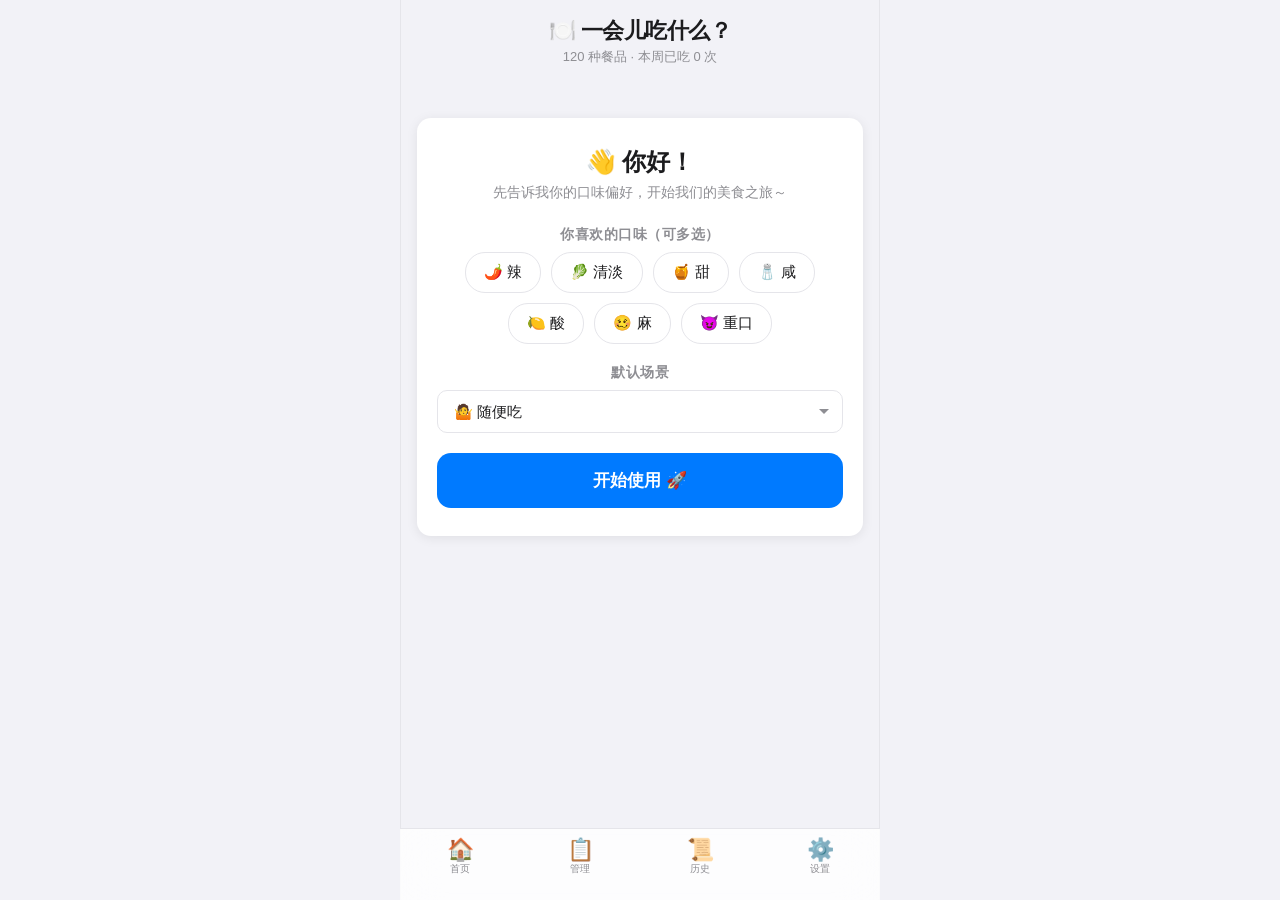
==== commit 4da54646: "场景改网格+减肥模式+分类筛选" ====
--- a/eat.html
+++ b/eat.html
@@ -165,27 +165,23 @@
 }
 
 .scene-selector {
-  display: flex;
+  display: grid;
+  grid-template-columns: repeat(3, 1fr);
   gap: 8px;
-  overflow-x: auto;
   padding: 4px 0 12px;
-  -webkit-overflow-scrolling: touch;
-  scrollbar-width: none;
-}
-.scene-selector::-webkit-scrollbar { display: none; }
+}
 
 .scene-chip {
-  flex-shrink: 0;
-  padding: 8px 16px;
-  border-radius: 20px;
+  padding: 10px 8px;
+  border-radius: var(--radius-sm);
   background: var(--card-bg);
   border: 1px solid var(--border);
-  font-size: 14px;
+  font-size: 13px;
   cursor: pointer;
   transition: all 0.2s;
-  white-space: nowrap;
   font-family: inherit;
   color: var(--text);
+  text-align: center;
 }
 
 .scene-chip.active {
@@ -195,6 +191,32 @@
 }
 
 .scene-chip:active {
+  transform: scale(0.95);
+}
+
+.cat-filter-btn {
+  display: flex;
+  flex-direction: column;
+  align-items: center;
+  gap: 2px;
+  padding: 10px 4px;
+  border-radius: var(--radius-sm);
+  background: var(--card-bg);
+  border: 1.5px solid var(--border);
+  cursor: pointer;
+  transition: all 0.2s;
+  font-family: inherit;
+  color: var(--text);
+  font-size: 12px;
+}
+
+.cat-filter-btn .cat-emoji { font-size: 22px; }
+.cat-filter-btn.active {
+  border-color: var(--accent);
+  background: var(--accent)0a;
+}
+
+.cat-filter-btn:active {
   transform: scale(0.95);
 }
 
@@ -241,28 +263,7 @@
   gap: 10px;
 }
 
-.quick-cat-btn {
-  display: flex;
-  flex-direction: column;
-  align-items: center;
-  gap: 4px;
-  padding: 12px 4px;
-  border-radius: var(--radius-sm);
-  background: var(--card-bg);
-  border: 1px solid var(--border);
-  cursor: pointer;
-  transition: all 0.2s;
-  font-family: inherit;
-  color: var(--text);
-}
-
-.quick-cat-btn:active {
-  transform: scale(0.95);
-  opacity: 0.8;
-}
-
-.quick-cat-btn .cat-emoji { font-size: 26px; }
-.quick-cat-btn .cat-label { font-size: 12px; color: var(--text-secondary); }
+/* cat-filter-btn styles defined above */
 
 #recommend-view { display: none; }
 
@@ -866,6 +867,7 @@
           <button class="scene-chip active" data-scene="随便吃">🤷 随便吃</button>
           <button class="scene-chip" data-scene="想吃爽一点">😋 想吃爽</button>
           <button class="scene-chip" data-scene="健康模式">🥗 健康</button>
+          <button class="scene-chip" data-scene="减肥模式">🏃 减肥</button>
           <button class="scene-chip" data-scene="省钱模式">💰 省钱</button>
           <button class="scene-chip" data-scene="很累模式">😴 很累</button>
           <button class="scene-chip" data-scene="聚餐模式">👥 聚餐</button>
@@ -874,14 +876,14 @@
         <button class="decide-btn" id="btn-decide">🎲 帮我决定</button>
         <div class="home-stats" id="home-stats-extra"></div>
 
-        <div class="quick-categories">
-          <button class="quick-cat-btn" data-cat="中餐"><span class="cat-emoji">🥟</span><span class="cat-label">中餐</span></button>
-          <button class="quick-cat-btn" data-cat="火锅"><span class="cat-emoji">🫕</span><span class="cat-label">火锅</span></button>
-          <button class="quick-cat-btn" data-cat="快餐"><span class="cat-emoji">🍔</span><span class="cat-label">快餐</span></button>
-          <button class="quick-cat-btn" data-cat="面食"><span class="cat-emoji">🍜</span><span class="cat-label">面食</span></button>
-          <button class="quick-cat-btn" data-cat="日料"><span class="cat-emoji">🍣</span><span class="cat-label">日料</span></button>
-          <button class="quick-cat-btn" data-cat="韩餐"><span class="cat-emoji">🥩</span><span class="cat-label">韩餐</span></button>
-          <button class="quick-cat-btn" data-cat="简餐"><span class="cat-emoji">🥗</span><span class="cat-label">简餐</span></button>
+        <div class="quick-categories" id="category-filters">
+          <button class="cat-filter-btn" data-cat="中餐"><span class="cat-emoji">🥟</span><span class="cat-label">中餐</span></button>
+          <button class="cat-filter-btn" data-cat="火锅"><span class="cat-emoji">🫕</span><span class="cat-label">火锅</span></button>
+          <button class="cat-filter-btn" data-cat="快餐"><span class="cat-emoji">🍔</span><span class="cat-label">快餐</span></button>
+          <button class="cat-filter-btn" data-cat="面食"><span class="cat-emoji">🍜</span><span class="cat-label">面食</span></button>
+          <button class="cat-filter-btn" data-cat="日料"><span class="cat-emoji">🍣</span><span class="cat-label">日料</span></button>
+          <button class="cat-filter-btn" data-cat="韩餐"><span class="cat-emoji">🥩</span><span class="cat-label">韩餐</span></button>
+          <button class="cat-filter-btn" data-cat="简餐"><span class="cat-emoji">🥗</span><span class="cat-label">简餐</span></button>
         </div>
       </div>
 
@@ -924,6 +926,7 @@
           <option value="随便吃">🤷 随便吃</option>
           <option value="想吃爽一点">😋 想吃爽一点</option>
           <option value="健康模式">🥗 健康模式</option>
+          <option value="减肥模式">🏃 减肥模式</option>
           <option value="省钱模式">💰 省钱模式</option>
           <option value="很累模式">😴 很累模式</option>
           <option value="聚餐模式">👥 聚餐模式</option>
@@ -966,6 +969,7 @@
               <option value="随便吃">🤷 随便吃</option>
               <option value="想吃爽一点">😋 想吃爽一点</option>
               <option value="健康模式">🥗 健康模式</option>
+              <option value="减肥模式">🏃 减肥模式</option>
               <option value="省钱模式">💰 省钱模式</option>
               <option value="很累模式">😴 很累模式</option>
               <option value="聚餐模式">👥 聚餐模式</option>
@@ -1063,7 +1067,7 @@
       <div class="form-group">
         <label class="form-label">场景</label>
         <select class="form-input" id="food-scene">
-          <option>随便吃</option><option>想吃爽一点</option><option>健康模式</option>
+          <option>随便吃</option><option>想吃爽一点</option><option>健康模式</option><option>减肥模式</option>
           <option>省钱模式</option><option>很累模式</option><option>聚餐模式</option>
         </select>
       </div>
@@ -1238,7 +1242,18 @@
   {"id":"f107","name":"大盘鸡","category":"中餐","tags":["spicy","meat","rice","noodle"],"taste":"辣","scene":"聚餐模式","mealTime":"晚餐","priceLevel":2,"emoji":"🐔","weight":7},
   {"id":"f108","name":"烤鱼","category":"中餐","tags":["spicy","seafood","bbq"],"taste":"辣","scene":"聚餐模式","mealTime":"晚餐","priceLevel":2,"emoji":"🐟","weight":8},
   {"id":"f109","name":"酸汤肥牛","category":"中餐","tags":["sour","spicy","meat","soup","rice"],"taste":"酸辣","scene":"想吃爽一点","mealTime":"晚餐","priceLevel":2,"emoji":"🐂","weight":8},
-  {"id":"f110","name":"麻辣香锅","category":"中餐","tags":["spicy","numb","meat","heavy"],"taste":"麻辣","scene":"想吃爽一点","mealTime":"晚餐","priceLevel":2,"emoji":"🥘","weight":8}
+  {"id":"f110","name":"麻辣香锅","category":"中餐","tags":["spicy","numb","meat","heavy"],"taste":"麻辣","scene":"想吃爽一点","mealTime":"晚餐","priceLevel":2,"emoji":"🥘","weight":8},
+  {"id":"f111","name":"鸡胸肉沙拉","category":"简餐","tags":["healthy","light","meat"],"taste":"清淡","scene":"减肥模式","mealTime":"午餐","priceLevel":1,"emoji":"🥗","weight":8},
+  {"id":"f112","name":"蔬菜沙拉","category":"简餐","tags":["healthy","light","veggie"],"taste":"清淡","scene":"减肥模式","mealTime":"午餐","priceLevel":1,"emoji":"🥬","weight":8},
+  {"id":"f113","name":"蒸糙米饭","category":"简餐","tags":["healthy","light","rice","veggie"],"taste":"清淡","scene":"减肥模式","mealTime":"午餐","priceLevel":1,"emoji":"🍚","weight":7},
+  {"id":"f114","name":"水煮虾","category":"简餐","tags":["healthy","light","seafood"],"taste":"清淡","scene":"减肥模式","mealTime":"晚餐","priceLevel":2,"emoji":"🦐","weight":8},
+  {"id":"f115","name":"冬瓜汤","category":"简餐","tags":["healthy","light","veggie","soup"],"taste":"清淡","scene":"减肥模式","mealTime":"晚餐","priceLevel":1,"emoji":"🥣","weight":7},
+  {"id":"f116","name":"清蒸鱼","category":"中餐","tags":["healthy","light","seafood","rice"],"taste":"清淡","scene":"减肥模式","mealTime":"晚餐","priceLevel":2,"emoji":"🐟","weight":8},
+  {"id":"f117","name":"藜麦碗","category":"简餐","tags":["healthy","light","veggie"],"taste":"清淡","scene":"减肥模式","mealTime":"午餐","priceLevel":2,"emoji":"🌾","weight":7},
+  {"id":"f118","name":"蛋白奶昔","category":"简餐","tags":["healthy","light","fast"],"taste":"清淡","scene":"减肥模式","mealTime":"早餐","priceLevel":1,"emoji":"🥛","weight":7},
+  {"id":"f119","name":"凉拌鸡丝","category":"中餐","tags":["healthy","light","meat","cold"],"taste":"清淡","scene":"减肥模式","mealTime":"午餐","priceLevel":1,"emoji":"🥗","weight":8},
+  {"id":"f120","name":"番茄蔬菜汤","category":"简餐","tags":["healthy","light","veggie","soup"],"taste":"清淡","scene":"减肥模式","mealTime":"晚餐","priceLevel":1,"emoji":"🍅","weight":7},
+
 ];
 
 // ====== 提示语 ======
@@ -1521,6 +1536,14 @@
       } else if (scene === '健康模式') {
         if (food.tags.includes('healthy')) score += PRICE_SCORE * 2;
         if (food.tags.includes('fried')) score -= PRICE_SCORE;
+      } else if (scene === '减肥模式') {
+        if (food.tags.includes('healthy')) score += PRICE_SCORE * 3;
+        if (food.tags.includes('light')) score += PRICE_SCORE * 2;
+        if (food.tags.includes('veggie')) score += PRICE_SCORE;
+        if (food.tags.includes('fried')) score -= PRICE_SCORE * 2;
+        if (food.tags.includes('heavy')) score -= PRICE_SCORE * 2;
+        if (food.priceLevel >= 2) score += PRICE_SCORE;  // better ingredients cost more
+        if (food.priceLevel === 1) score += PRICE_SCORE;
       } else if (scene === '想吃爽一点') {
         if (food.tags.includes('heavy') || food.tags.includes('meat') || food.tags.includes('fried')) {
           score += PRICE_SCORE;
@@ -1580,6 +1603,7 @@
   let preferences = {};
   let history = [];
   let currentFood = null;
+  let selectedCategories = [];
   function getCurrentScene() {
     const active = document.querySelector('.scene-chip.active');
     return active ? active.dataset.scene : '随便吃';
@@ -1667,6 +1691,20 @@
       chip.classList.add('active');
     });
 
+    // Category filters
+    document.getElementById('category-filters').addEventListener('click', (e) => {
+      const btn = e.target.closest('.cat-filter-btn');
+      if (!btn) return;
+      btn.classList.toggle('active');
+      const cat = btn.dataset.cat;
+      const idx = selectedCategories.indexOf(cat);
+      if (idx >= 0) {
+        selectedCategories.splice(idx, 1);
+      } else {
+        selectedCategories.push(cat);
+      }
+    });
+
     // Onboarding
     document.getElementById('btn-onboarding-done').addEventListener('click', handleOnboardingDone);
 
@@ -1742,7 +1780,11 @@
 
     // Animate
     animateRecommend(() => {
-      const result = Recommender.recommend(foods, preferences, getCurrentScene(), history);
+      let pool = foods;
+      if (selectedCategories.length > 0) {
+        pool = foods.filter(f => selectedCategories.includes(f.category));
+      }
+      const result = Recommender.recommend(pool, preferences, getCurrentScene(), history);
       currentFood = result;
       showRecommendResult(result);
       btn.disabled = false;
@@ -1823,7 +1865,11 @@
 
   function handleRetry() {
     if (!currentFood) return;
-    const newResult = Recommender.recommendNext(foods, preferences, getCurrentScene(), history, currentFood.id);
+    let pool = foods;
+    if (selectedCategories.length > 0) {
+      pool = foods.filter(f => selectedCategories.includes(f.category));
+    }
+    const newResult = Recommender.recommendNext(pool, preferences, getCurrentScene(), history, currentFood.id);
     currentFood = newResult;
     showRecommendResult(newResult);
   }
